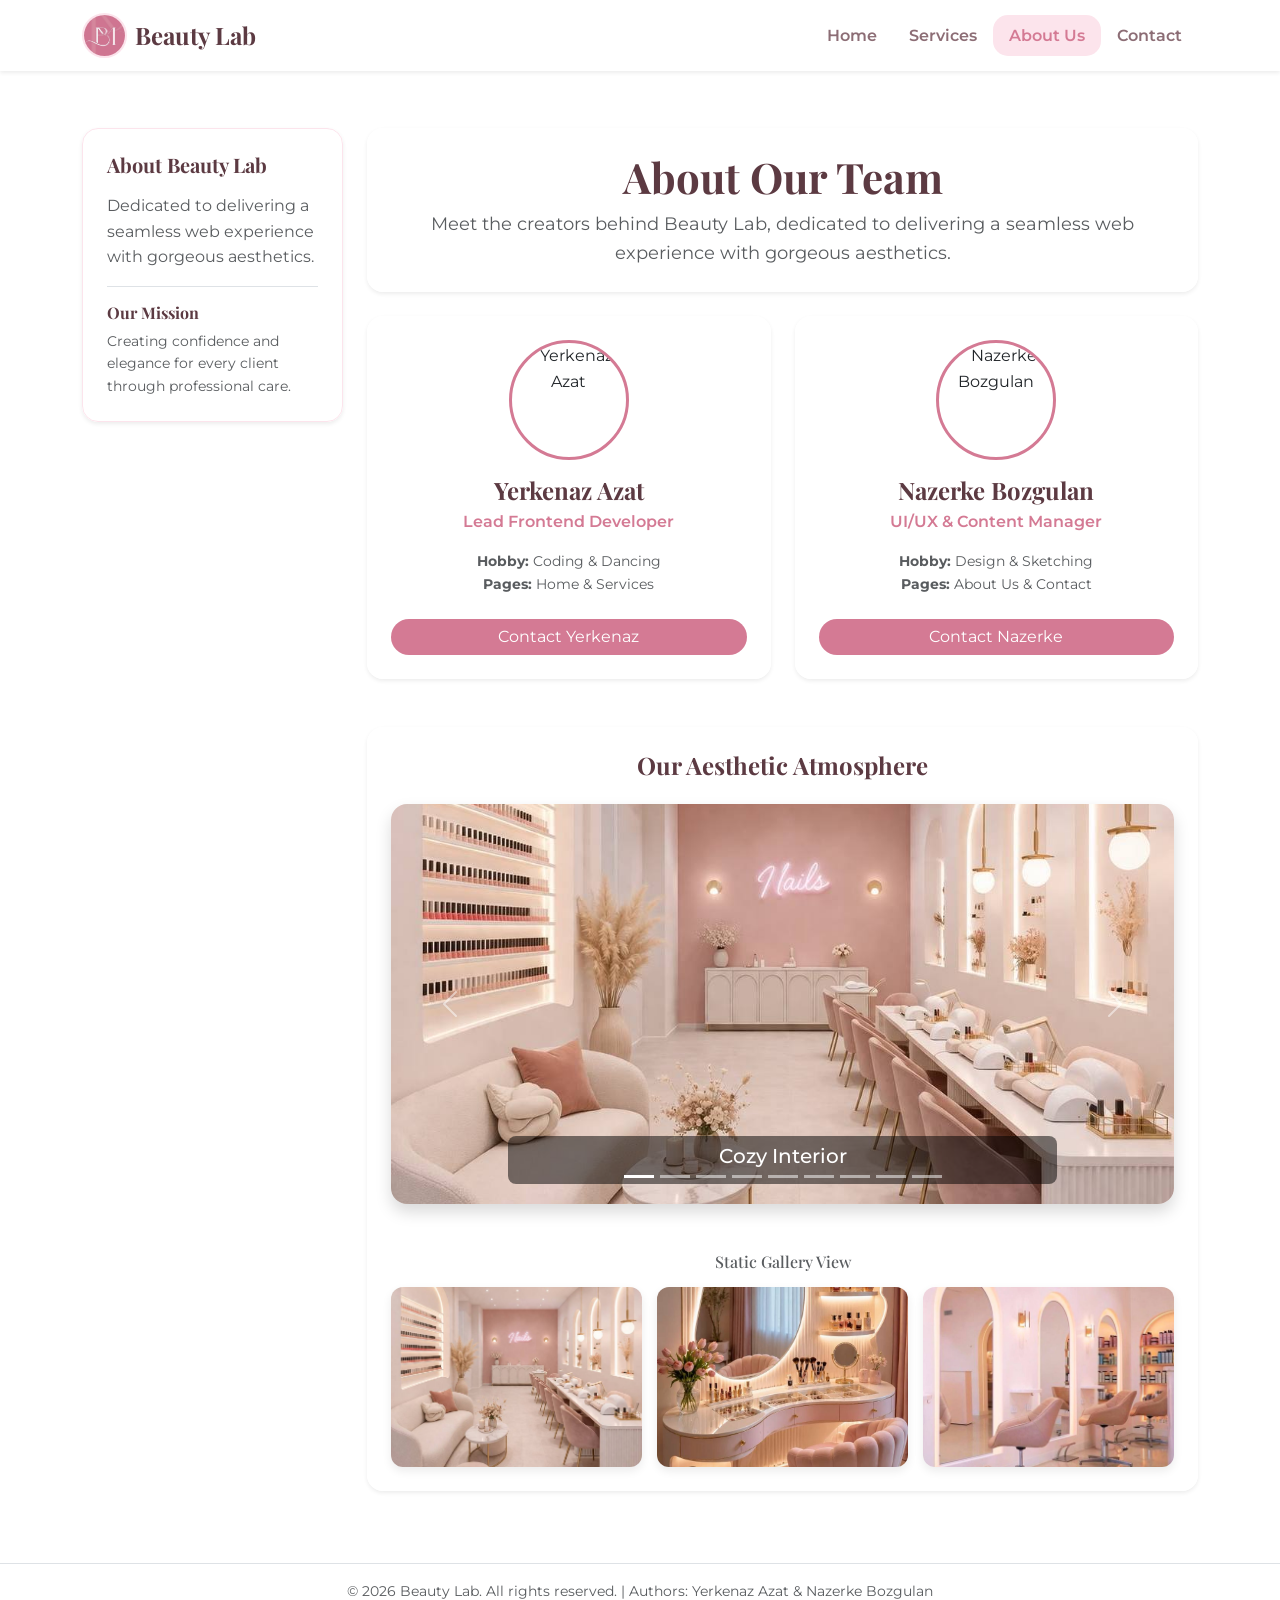
==== about.html @ 9e9c48d7 "Save my changes before pull" ====
<!DOCTYPE html>
<html lang="en">
<head>
    <meta charset="UTF-8">
    <meta name="viewport" content="width=device-width, initial-scale=1.0">
    <title>Beauty Lab - About Us</title>
    <!-- Bootstrap 5.3 CSS -->
    <link href="https://cdn.jsdelivr.net/npm/bootstrap@5.3.3/dist/css/bootstrap.min.css" rel="stylesheet">
    <link rel="stylesheet" href="css/style.css">
</head>
<body class="page-3 d-flex flex-column min-vh-100">

    <header id="main-header">
        <nav class="navbar navbar-expand-lg navbar-light bg-white-95 fixed-top shadow-sm py-2">
            <div class="container">
                <a class="navbar-brand d-flex align-items-center" href="index.html">
                    <img src="images/лого1.jpg" alt="Beauty Lab Logo" class="logo-img me-2">
                    <span class="fw-bold text-dark-pink fs-4">Beauty Lab</span>
                </a>
                <button class="navbar-toggler border-0" type="button" data-bs-toggle="collapse" data-bs-target="#navbarNav" aria-controls="navbarNav" aria-expanded="false" aria-label="Toggle navigation">
                    <span class="navbar-toggler-icon"></span>
                </button>
                <div class="collapse navbar-collapse" id="navbarNav">
                    <ul class="navbar-nav ms-auto">
                        <li class="nav-item"><a class="nav-link px-3 fw-semibold" href="index.html">Home</a></li>
                        <li class="nav-item"><a class="nav-link px-3 fw-semibold" href="services.html">Services</a></li>
                        <li class="nav-item"><a class="nav-link active px-3 fw-semibold" href="about.html">About Us</a></li>
                        <li class="nav-item"><a class="nav-link px-3 fw-semibold" href="contact.html">Contact</a></li>
                    </ul>
                </div>
            </div>
        </nav>
    </header>

    <div class="container my-5 pt-5 flex-grow-1">
        <div class="row g-4 mt-2">
            
            <aside class="col-12 col-lg-3">
                <div class="p-4 bg-white-90 rounded-4 shadow-sm border border-light-pink sidebar-box">
                    <h3 class="h5 fw-bold text-dark-pink mb-3">About Beauty Lab</h3>
                    <p class="mb-3 text-muted">Dedicated to delivering a seamless web experience with gorgeous aesthetics.</p>
                    <div class="pt-3 border-top">
                        <h4 class="h6 fw-bold text-dark-pink mb-2">Our Mission</h4>
                        <p class="small text-muted mb-0">Creating confidence and elegance for every client through professional care.</p>
                    </div>
                </div>
            </aside>

            <main class="col-12 col-lg-9">
                <div class="text-center mb-4 p-4 bg-white-85 rounded-4 shadow-sm">
                    <h1 class="display-6 fw-bold text-dark-pink responsive-title">About Our Team</h1>
                    <p class="text-muted mb-0 responsive-text">Meet the creators behind Beauty Lab, dedicated to delivering a seamless web experience with gorgeous aesthetics.</p>
                </div>

                <!-- Team Cards (col-lg-6 grid according to Task 3) -->
                <div class="row g-4 mb-5">
                    <div class="col-12 col-lg-6">
                        <div class="card h-100 p-4 text-center border-0 shadow-sm rounded-4 bg-white-90 custom-card">
                            <img src="images/ерке1.jpeg" alt="Yerkenaz Azat" class="profile-img rounded-circle mx-auto mb-3 border border-3 border-pink">
                            <h2 class="h4 fw-bold text-dark-pink mb-1">Yerkenaz Azat</h2>
                            <p class="text-pink fw-semibold mb-3">Lead Frontend Developer</p>
                            <ul class="list-unstyled text-muted small mb-4">
                                <li><strong>Hobby:</strong> Coding & Dancing</li>
                                <li><strong>Pages:</strong> Home & Services</li>
                            </ul>
                            <a href="contact.html" class="btn btn-pink rounded-pill mt-auto">Contact Yerkenaz</a>
                        </div>
                    </div>
                    <div class="col-12 col-lg-6">
                        <div class="card h-100 p-4 text-center border-0 shadow-sm rounded-4 bg-white-90 custom-card">
                            <img src="images/наз1.jpeg" alt="Nazerke Bozgulan" class="profile-img rounded-circle mx-auto mb-3 border border-3 border-pink">
                            <h2 class="h4 fw-bold text-dark-pink mb-1">Nazerke Bozgulan</h2>
                            <p class="text-pink fw-semibold mb-3">UI/UX & Content Manager</p>
                            <ul class="list-unstyled text-muted small mb-4">
                                <li><strong>Hobby:</strong> Design & Sketching</li>
                                <li><strong>Pages:</strong> About Us & Contact</li>
                            </ul>
                            <a href="contact.html" class="btn btn-pink rounded-pill mt-auto">Contact Nazerke</a>
                        </div>
                    </div>
                </div>

                <!-- Task 7: Bootstrap Carousel (9 images) -->
                <div class="bg-white-90 p-4 rounded-4 shadow-sm mb-4">
                    <h2 class="h4 fw-bold text-dark-pink text-center mb-4">Our Aesthetic Atmosphere</h2>
                    
                    <div id="atmosphereCarousel" class="carousel slide shadow rounded-4 overflow-hidden" data-bs-ride="carousel">
                        <div class="carousel-indicators">
                            <button type="button" data-bs-target="#atmosphereCarousel" data-bs-slide-to="0" class="active" aria-current="true" aria-label="Slide 1"></button>
                            <button type="button" data-bs-target="#atmosphereCarousel" data-bs-slide-to="1" aria-label="Slide 2"></button>
                            <button type="button" data-bs-target="#atmosphereCarousel" data-bs-slide-to="2" aria-label="Slide 3"></button>
                            <button type="button" data-bs-target="#atmosphereCarousel" data-bs-slide-to="3" aria-label="Slide 4"></button>
                            <button type="button" data-bs-target="#atmosphereCarousel" data-bs-slide-to="4" aria-label="Slide 5"></button>
                            <button type="button" data-bs-target="#atmosphereCarousel" data-bs-slide-to="5" aria-label="Slide 6"></button>
                            <button type="button" data-bs-target="#atmosphereCarousel" data-bs-slide-to="6" aria-label="Slide 7"></button>
                            <button type="button" data-bs-target="#atmosphereCarousel" data-bs-slide-to="7" aria-label="Slide 8"></button>
                            <button type="button" data-bs-target="#atmosphereCarousel" data-bs-slide-to="8" aria-label="Slide 9"></button>
                        </div>
                        <div class="carousel-inner">
                            <div class="carousel-item active">
                                <img src="images/интерьер.jpg" class="d-block w-100 carousel-media-img" alt="Cozy Interior">
                                <div class="carousel-caption d-none d-md-block bg-dark-transparent rounded-3 p-2">
                                    <h5>Cozy Interior</h5>
                                </div>
                            </div>
                            <div class="carousel-item">
                                <img src="images/макияж.jpg" class="d-block w-100 carousel-media-img" alt="Makeup Corner">
                                <div class="carousel-caption d-none d-md-block bg-dark-transparent rounded-3 p-2">
                                    <h5>Makeup Corner</h5>
                                </div>
                            </div>
                            <div class="carousel-item">
                                <img src="images/хэйр.jpg" class="d-block w-100 carousel-media-img" alt="Hair Station">
                                <div class="carousel-caption d-none d-md-block bg-dark-transparent rounded-3 p-2">
                                    <h5>Hair Station</h5>
                                </div>
                            </div>
                            <div class="carousel-item">
                                <img src="images/ногти.jpg" class="d-block w-100 carousel-media-img" alt="Nail Studio">
                                <div class="carousel-caption d-none d-md-block bg-dark-transparent rounded-3 p-2">
                                    <h5>Nail Studio</h5>
                                </div>
                            </div>
                            <div class="carousel-item">
                                <img src="images/уход.jpg" class="d-block w-100 carousel-media-img" alt="Skincare Zone">
                                <div class="carousel-caption d-none d-md-block bg-dark-transparent rounded-3 p-2">
                                    <h5>Skincare Zone</h5>
                                </div>
                            </div>
                            <div class="carousel-item">
                                <img src="images/релакс.jpg" class="d-block w-100 carousel-media-img" alt="Relax Lounge">
                                <div class="carousel-caption d-none d-md-block bg-dark-transparent rounded-3 p-2">
                                    <h5>Relax Lounge</h5>
                                </div>
                            </div>
                            <div class="carousel-item">
                                <img src="images/косметика.jpg" class="d-block w-100 carousel-media-img" alt="Premium Products">
                                <div class="carousel-caption d-none d-md-block bg-dark-transparent rounded-3 p-2">
                                    <h5>Premium Products</h5>
                                </div>
                            </div>
                            <div class="carousel-item">
                                <img src="images/бар.jpg" class="d-block w-100 carousel-media-img" alt="Complimentary Drinks">
                                <div class="carousel-caption d-none d-md-block bg-dark-transparent rounded-3 p-2">
                                    <h5>Complimentary Drinks</h5>
                                </div>
                            </div>
                            <div class="carousel-item">
                                <img src="images/детали.jpg" class="d-block w-100 carousel-media-img" alt="Aesthetic Details">
                                <div class="carousel-caption d-none d-md-block bg-dark-transparent rounded-3 p-2">
                                    <h5>Aesthetic Details</h5>
                                </div>
                            </div>
                        </div>
                        <button class="carousel-control-prev" type="button" data-bs-target="#atmosphereCarousel" data-bs-slide="prev">
                            <span class="carousel-control-prev-icon" aria-hidden="true"></span>
                            <span class="visually-hidden">Previous</span>
                        </button>
                        <button class="carousel-control-next" type="button" data-bs-target="#atmosphereCarousel" data-bs-slide="next">
                            <span class="carousel-control-next-icon" aria-hidden="true"></span>
                            <span class="visually-hidden">Next</span>
                        </button>
                    </div>

                    <!-- Task 2 (Part 1): Custom CSS Media Query Gallery Grid fallback -->
                    <div class="mt-5">
                        <h3 class="h6 text-center text-muted uppercase tracking-wider mb-3">Static Gallery View</h3>
                        <div class="custom-media-grid">
                            <div class="media-card-box"><img src="images/интерьер.jpg" alt="Interior"></div>
                            <div class="media-card-box"><img src="images/макияж.jpg" alt="Makeup"></div>
                            <div class="media-card-box"><img src="images/хэйр.jpg" alt="Hair"></div>
                        </div>
                    </div>
                </div>
            </main>
        </div>
    </div>

    <footer class="bg-white-90 text-center py-3 border-top mt-auto">
        <div class="container">
            <p class="mb-0 text-muted small">&copy; 2026 Beauty Lab. All rights reserved. | Authors: Yerkenaz Azat & Nazerke Bozgulan</p>
        </div>
    </footer>

    <script src="https://cdn.jsdelivr.net/npm/bootstrap@5.3.3/dist/js/bootstrap.bundle.min.js"></script>
</body>
</html>
---- css/style.css ----
/* Imports & Base Styles */
@import url('https://fonts.googleapis.com/css2?family=Montserrat:wght@400;500;600;700&family=Playfair+Display:wght@500;600;700&display=swap');

* {
  margin: 0;
  padding: 0;
  box-sizing: border-box;
}

body {
  font-family: 'Montserrat', sans-serif;
  color: #4a4043;
  line-height: 1.6;
  background-color: #fff5f7;
}

/* Background Images per Page */
body.page-1 {
  background: url('../images/фон1.jpeg') no-repeat center center fixed;
  background-size: cover;
}

body.page-2 {
  background: url('../images/фон2.jpeg') no-repeat center center fixed;
  background-size: cover;
}

body.page-3 {
  background: url('../images/фон3.jpeg') no-repeat center center fixed;
  background-size: cover;
}

body.page-4 {
  background: url('../images/фон4.jpeg') no-repeat center center fixed;
  background-size: cover;
}

/* Headings Styling */
h1, h2, h3, h4, .navbar-brand {
  font-family: 'Playfair Display', serif;
}

/* Custom Color Theme Utilities */
.text-dark-pink {
  color: #5c3a42 !important;
}

.text-pink {
  color: #d47a94 !important;
}

.bg-pink {
  background-color: #d47a94 !important;
}

.bg-pink-light {
  background-color: #fce4ec !important;
}

.bg-white-85 {
  background-color: rgba(255, 255, 255, 0.85) !important;
  backdrop-filter: blur(8px);
}

.bg-white-90 {
  background-color: rgba(255, 255, 255, 0.90) !important;
  backdrop-filter: blur(8px);
}

.bg-white-95 {
  background-color: rgba(255, 255, 255, 0.95) !important;
}

.bg-dark-transparent {
  background-color: rgba(0, 0, 0, 0.5) !important;
}

.border-light-pink {
  border-color: #fce4ec !important;
}

.border-pink {
  border-color: #d47a94 !important;
}

.alert-pink {
  background-color: rgba(255, 240, 243, 0.95);
  border-left: 4px solid #d47a94;
}

.table-pink {
  background-color: #f8bbd0 !important;
  color: #5c3a42 !important;
}

/* Custom Buttons (Task 6) */
.btn-pink {
  background-color: #d47a94 !important;
  color: #ffffff !important;
  border: none;
  transition: all 0.3s ease;
}

.btn-pink:hover, .btn-pink:focus {
  background-color: #c06580 !important;
  color: #ffffff !important;
  box-shadow: 0 4px 12px rgba(212, 122, 148, 0.3);
}

.btn-outline-pink {
  border: 1.5px solid #d47a94 !important;
  color: #d47a94 !important;
  background-color: transparent;
  transition: all 0.3s ease;
}

.btn-outline-pink:hover, .btn-outline-pink:focus {
  background-color: #d47a94 !important;
  color: #ffffff !important;
}

/* Navbar Customization (Task 5) */
.logo-img {
  width: 45px;
  height: 45px;
  border-radius: 50%;
  object-fit: cover;
  border: 2px solid #fce4ec;
}

.navbar-nav .nav-link {
  color: #8c6d75;
  border-radius: 15px;
  transition: all 0.3s ease;
}

.navbar-nav .nav-link:hover,
.navbar-nav .nav-link.active {
  background-color: #fce4ec;
  color: #d47a94 !important;
}

/* Card & Image Styling */
.card-media-img {
  height: 200px;
  object-fit: cover;
}

.profile-img {
  width: 120px;
  height: 120px;
  object-fit: cover;
}

.custom-card {
  transition: transform 0.3s ease, box-shadow 0.3s ease;
}

.custom-card:hover {
  transform: translateY(-5px);
  box-shadow: 0 10px 20px rgba(212, 122, 148, 0.25) !important;
}

/* Carousel Media Adjustments (Task 7) */
.carousel-media-img {
  height: 400px;
  object-fit: cover;
}

/* Form Styling (Task 9) */
.form-control-pink {
  background-color: #fff9fa;
  border: 1px solid #e8d7dc;
}

.form-control-pink:focus {
  border-color: #d47a94;
  box-shadow: 0 0 0 0.25rem rgba(212, 122, 148, 0.25);
  background-color: #ffffff;
}

/* ===================================================
   PART 1: CSS MEDIA QUERIES (Task 1 & Task 2)
   =================================================== */

/* Task 1: Responsive Typography using Media Queries */
/* Mobile First Base Font Size */
.responsive-title {
  font-size: 26px;
}

.responsive-text {
  font-size: 14px;
}

/* Tablet (min-width: 768px) */
@media (min-width: 768px) {
  .responsive-title {
    font-size: 34px;
  }
  .responsive-text {
    font-size: 16px;
  }
}

/* Desktop (min-width: 992px) */
@media (min-width: 992px) {
  .responsive-title {
    font-size: 42px;
  }
  .responsive-text {
    font-size: 18px;
  }
}

/* Task 2: Pure CSS Media Queries Card Layout (No Bootstrap Grid) */
.custom-media-grid {
  display: flex;
  flex-wrap: wrap;
  gap: 15px;
}

.media-card-box {
  border-radius: 12px;
  overflow: hidden;
  box-shadow: 0 4px 10px rgba(0,0,0,0.08);
}

.media-card-box img {
  width: 100%;
  height: 180px;
  object-fit: cover;
  display: block;
}

/* Mobile: stacked vertically (1 item per row) */
@media (max-width: 767px) {
  .media-card-box {
    flex: 0 0 100%;
  }
}

/* Tablet: 2 boxes in a row */
@media (min-width: 768px) and (max-width: 991px) {
  .media-card-box {
    flex: 0 0 calc(50% - 7.5px);
  }
}

/* Desktop: 3 boxes side by side */
@media (min-width: 992px) {
  .media-card-box {
    flex: 0 0 calc(33.333% - 10px);
  }
}
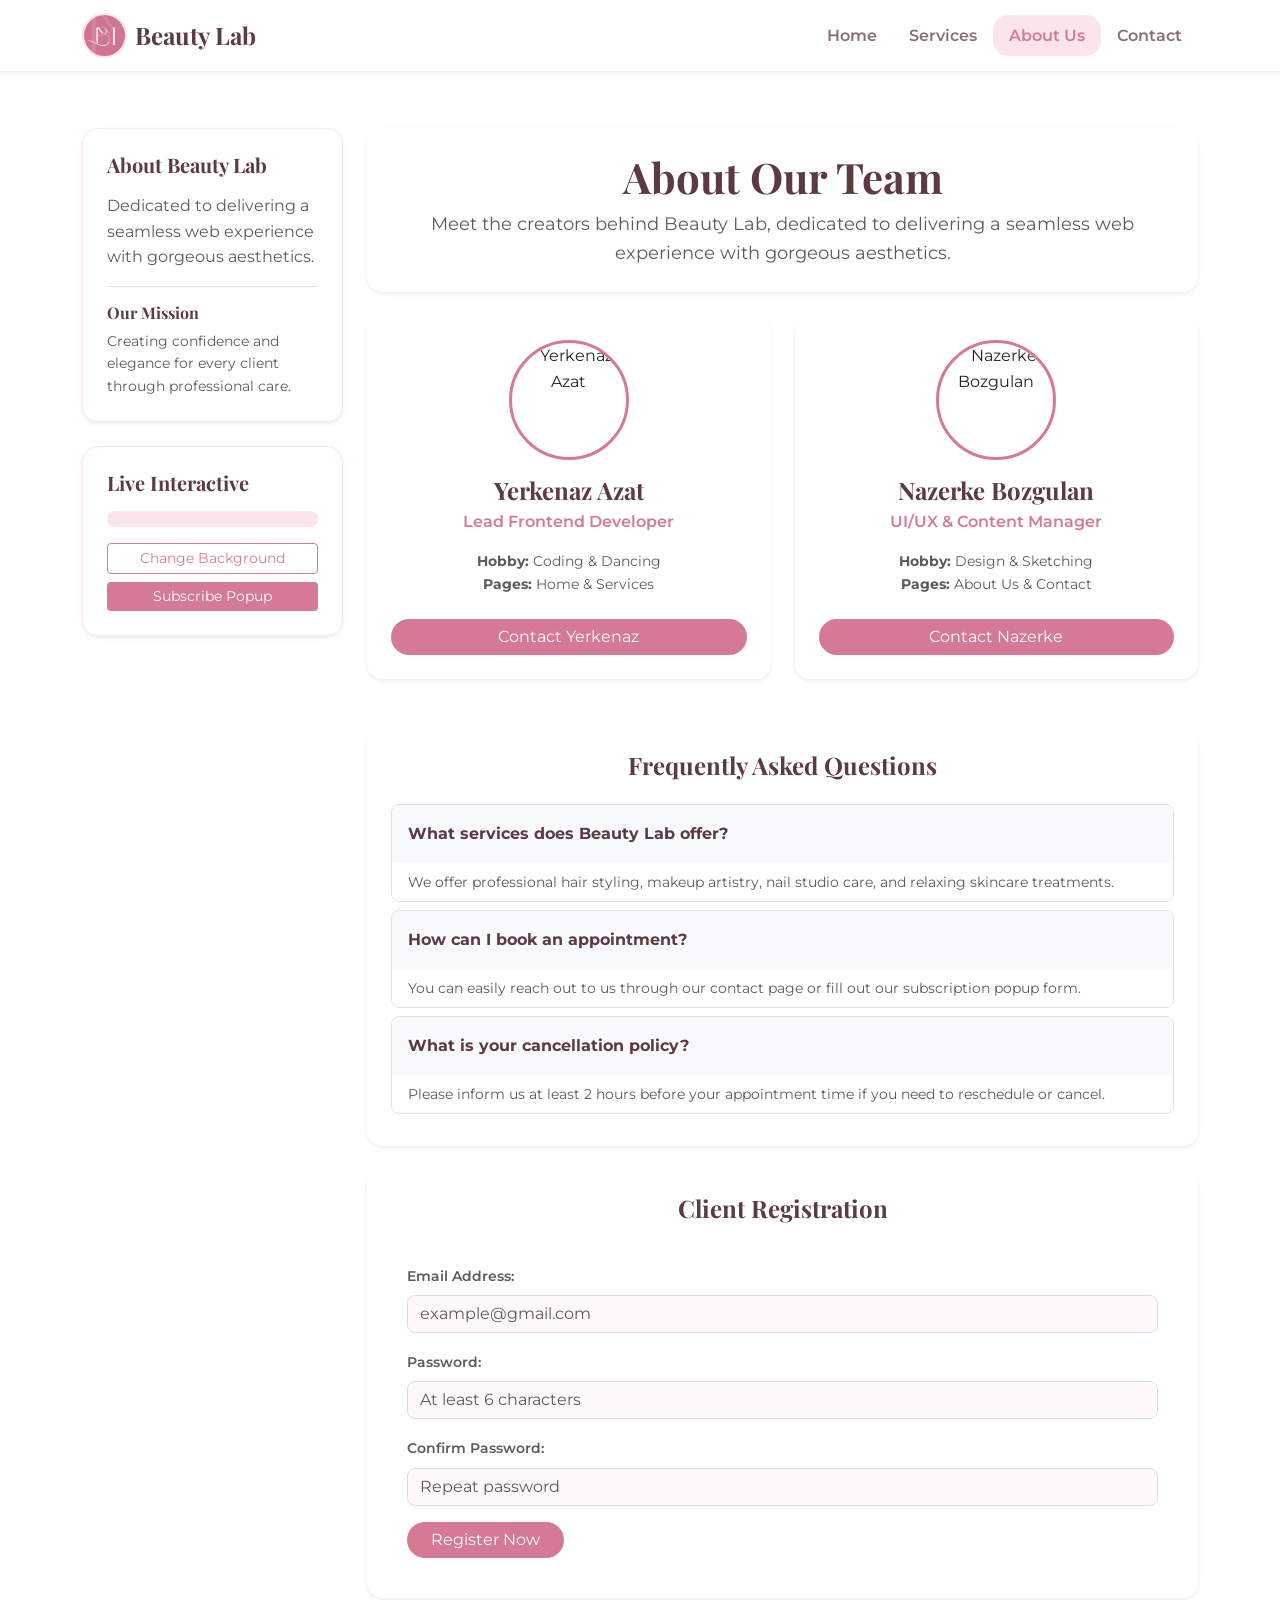
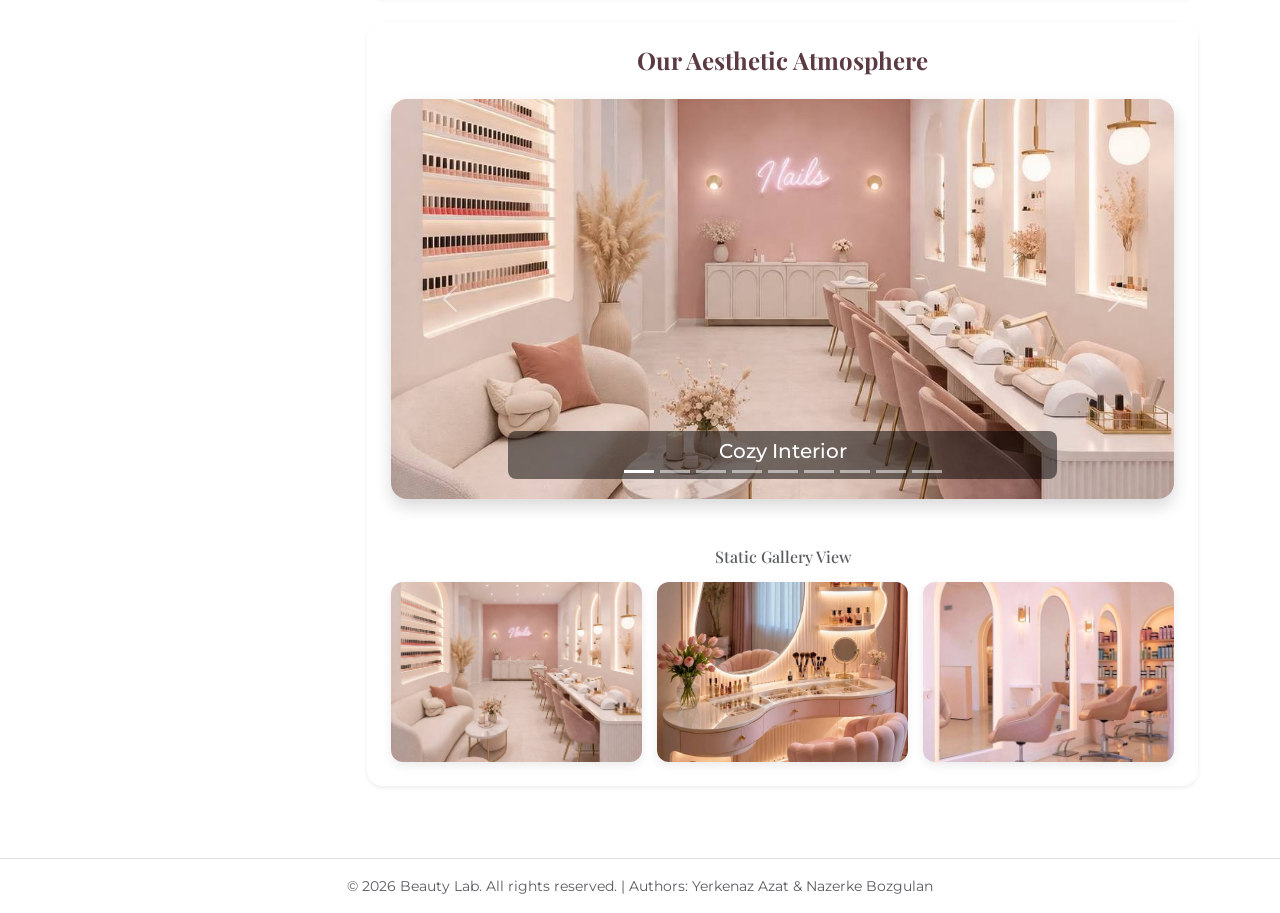
==== commit 2d46a655: "update contact and about pages" ====
--- a/about.html
+++ b/about.html
@@ -4,7 +4,6 @@
     <meta charset="UTF-8">
     <meta name="viewport" content="width=device-width, initial-scale=1.0">
     <title>Beauty Lab - About Us</title>
-    <!-- Bootstrap 5.3 CSS -->
     <link href="https://cdn.jsdelivr.net/npm/bootstrap@5.3.3/dist/css/bootstrap.min.css" rel="stylesheet">
     <link rel="stylesheet" href="css/style.css">
 </head>
@@ -36,7 +35,7 @@
         <div class="row g-4 mt-2">
             
             <aside class="col-12 col-lg-3">
-                <div class="p-4 bg-white-90 rounded-4 shadow-sm border border-light-pink sidebar-box">
+                <div class="p-4 bg-white-90 rounded-4 shadow-sm border border-light-pink sidebar-box mb-4">
                     <h3 class="h5 fw-bold text-dark-pink mb-3">About Beauty Lab</h3>
                     <p class="mb-3 text-muted">Dedicated to delivering a seamless web experience with gorgeous aesthetics.</p>
                     <div class="pt-3 border-top">
@@ -44,6 +43,13 @@
                         <p class="small text-muted mb-0">Creating confidence and elegance for every client through professional care.</p>
                     </div>
                 </div>
+
+                <div class="p-4 bg-white-90 rounded-4 shadow-sm border border-light-pink sidebar-box">
+                    <h3 class="h5 fw-bold text-dark-pink mb-3">Live Interactive</h3>
+                    <div id="datetime-display" class="small fw-bold text-dark-pink mb-3 p-2 bg-pink-light rounded-3 text-center"></div>
+                    <button id="colorBtn" class="btn btn-outline-pink btn-sm w-100 mb-2">Change Background</button>
+                    <button id="openPopupBtn" class="btn btn-pink btn-sm w-100">Subscribe Popup</button>
+                </div>
             </aside>
 
             <main class="col-12 col-lg-9">
@@ -52,7 +58,6 @@
                     <p class="text-muted mb-0 responsive-text">Meet the creators behind Beauty Lab, dedicated to delivering a seamless web experience with gorgeous aesthetics.</p>
                 </div>
 
-                <!-- Team Cards (col-lg-6 grid according to Task 3) -->
                 <div class="row g-4 mb-5">
                     <div class="col-12 col-lg-6">
                         <div class="card h-100 p-4 text-center border-0 shadow-sm rounded-4 bg-white-90 custom-card">
@@ -80,7 +85,52 @@
                     </div>
                 </div>
 
-                <!-- Task 7: Bootstrap Carousel (9 images) -->
+                <div class="bg-white-90 p-4 rounded-4 shadow-sm mb-4">
+                    <h2 class="h4 fw-bold text-dark-pink text-center mb-4">Frequently Asked Questions</h2>
+                    <div class="accordion custom-accordion">
+                        <div class="accordion-item mb-2 border rounded-3 overflow-hidden">
+                            <button class="accordion-header w-100 text-start p-3 bg-light fw-bold border-0 text-dark-pink">What services does Beauty Lab offer?</button>
+                            <div class="accordion-content px-3 bg-white">
+                                <p class="py-2 mb-0 text-muted small">We offer professional hair styling, makeup artistry, nail studio care, and relaxing skincare treatments.</p>
+                            </div>
+                        </div>
+                        <div class="accordion-item mb-2 border rounded-3 overflow-hidden">
+                            <button class="accordion-header w-100 text-start p-3 bg-light fw-bold border-0 text-dark-pink">How can I book an appointment?</button>
+                            <div class="accordion-content px-3 bg-white">
+                                <p class="py-2 mb-0 text-muted small">You can easily reach out to us through our contact page or fill out our subscription popup form.</p>
+                            </div>
+                        </div>
+                        <div class="accordion-item mb-2 border rounded-3 overflow-hidden">
+                            <button class="accordion-header w-100 text-start p-3 bg-light fw-bold border-0 text-dark-pink">What is your cancellation policy?</button>
+                            <div class="accordion-content px-3 bg-white">
+                                <p class="py-2 mb-0 text-muted small">Please inform us at least 2 hours before your appointment time if you need to reschedule or cancel.</p>
+                            </div>
+                        </div>
+                    </div>
+                </div>
+
+                <div class="bg-white-90 p-4 rounded-4 shadow-sm mb-4">
+                    <h2 class="h4 fw-bold text-dark-pink text-center mb-4">Client Registration</h2>
+                    <form id="regForm" class="p-3">
+                        <div class="mb-3">
+                            <label for="email" class="form-label fw-semibold text-muted small">Email Address:</label>
+                            <input type="email" class="form-control form-control-pink rounded-3" id="email" required placeholder="example@gmail.com">
+                            <small class="error-msg text-danger fw-semibold" id="emailError"></small>
+                        </div>
+                        <div class="mb-3">
+                            <label for="password" class="form-label fw-semibold text-muted small">Password:</label>
+                            <input type="password" class="form-control form-control-pink rounded-3" id="password" required placeholder="At least 6 characters">
+                            <small class="error-msg text-danger fw-semibold" id="passwordError"></small>
+                        </div>
+                        <div class="mb-3">
+                            <label for="confirmPassword" class="form-label fw-semibold text-muted small">Confirm Password:</label>
+                            <input type="password" class="form-control form-control-pink rounded-3" id="confirmPassword" required placeholder="Repeat password">
+                            <small class="error-msg text-danger fw-semibold" id="confirmError"></small>
+                        </div>
+                        <button type="submit" class="btn btn-pink rounded-pill px-4">Register Now</button>
+                    </form>
+                </div>
+
                 <div class="bg-white-90 p-4 rounded-4 shadow-sm mb-4">
                     <h2 class="h4 fw-bold text-dark-pink text-center mb-4">Our Aesthetic Atmosphere</h2>
                     
@@ -162,7 +212,6 @@
                         </button>
                     </div>
 
-                    <!-- Task 2 (Part 1): Custom CSS Media Query Gallery Grid fallback -->
                     <div class="mt-5">
                         <h3 class="h6 text-center text-muted uppercase tracking-wider mb-3">Static Gallery View</h3>
                         <div class="custom-media-grid">
@@ -176,6 +225,19 @@
         </div>
     </div>
 
+    <div id="popupModal" class="modal">
+        <div class="modal-content p-4 rounded-4 bg-white position-relative shadow-lg">
+            <span id="closePopup" class="close position-absolute top-0 end-0 p-3 fs-4">&times;</span>
+            <h3 class="h5 fw-bold text-dark-pink mb-3">Subscribe to Beauty Lab</h3>
+            <form id="popupForm">
+                <div class="mb-3">
+                    <input type="email" class="form-control" placeholder="Enter your email" required>
+                </div>
+                <button type="submit" class="btn btn-pink w-100">Subscribe</button>
+            </form>
+        </div>
+    </div>
+
     <footer class="bg-white-90 text-center py-3 border-top mt-auto">
         <div class="container">
             <p class="mb-0 text-muted small">&copy; 2026 Beauty Lab. All rights reserved. | Authors: Yerkenaz Azat & Nazerke Bozgulan</p>
@@ -183,5 +245,6 @@
     </footer>
 
     <script src="https://cdn.jsdelivr.net/npm/bootstrap@5.3.3/dist/js/bootstrap.bundle.min.js"></script>
+    <script src="script.js"></script>
 </body>
 </html>
--- a/css/style.css
+++ b/css/style.css
@@ -1,4 +1,3 @@
-/* Imports & Base Styles */
 @import url('https://fonts.googleapis.com/css2?family=Montserrat:wght@400;500;600;700&family=Playfair+Display:wght@500;600;700&display=swap');
 
 * {
@@ -14,7 +13,6 @@
   background-color: #fff5f7;
 }
 
-/* Background Images per Page */
 body.page-1 {
   background: url('../images/фон1.jpeg') no-repeat center center fixed;
   background-size: cover;
@@ -35,12 +33,10 @@
   background-size: cover;
 }
 
-/* Headings Styling */
 h1, h2, h3, h4, .navbar-brand {
   font-family: 'Playfair Display', serif;
 }
 
-/* Custom Color Theme Utilities */
 .text-dark-pink {
   color: #5c3a42 !important;
 }
@@ -93,7 +89,6 @@
   color: #5c3a42 !important;
 }
 
-/* Custom Buttons (Task 6) */
 .btn-pink {
   background-color: #d47a94 !important;
   color: #ffffff !important;
@@ -119,7 +114,6 @@
   color: #ffffff !important;
 }
 
-/* Navbar Customization (Task 5) */
 .logo-img {
   width: 45px;
   height: 45px;
@@ -140,7 +134,6 @@
   color: #d47a94 !important;
 }
 
-/* Card & Image Styling */
 .card-media-img {
   height: 200px;
   object-fit: cover;
@@ -161,13 +154,11 @@
   box-shadow: 0 10px 20px rgba(212, 122, 148, 0.25) !important;
 }
 
-/* Carousel Media Adjustments (Task 7) */
 .carousel-media-img {
   height: 400px;
   object-fit: cover;
 }
 
-/* Form Styling (Task 9) */
 .form-control-pink {
   background-color: #fff9fa;
   border: 1px solid #e8d7dc;
@@ -179,12 +170,7 @@
   background-color: #ffffff;
 }
 
-/* ===================================================
-   PART 1: CSS MEDIA QUERIES (Task 1 & Task 2)
-   =================================================== */
-
-/* Task 1: Responsive Typography using Media Queries */
-/* Mobile First Base Font Size */
+
 .responsive-title {
   font-size: 26px;
 }
@@ -193,7 +179,6 @@
   font-size: 14px;
 }
 
-/* Tablet (min-width: 768px) */
 @media (min-width: 768px) {
   .responsive-title {
     font-size: 34px;
@@ -203,7 +188,6 @@
   }
 }
 
-/* Desktop (min-width: 992px) */
 @media (min-width: 992px) {
   .responsive-title {
     font-size: 42px;
@@ -213,7 +197,6 @@
   }
 }
 
-/* Task 2: Pure CSS Media Queries Card Layout (No Bootstrap Grid) */
 .custom-media-grid {
   display: flex;
   flex-wrap: wrap;
@@ -233,21 +216,18 @@
   display: block;
 }
 
-/* Mobile: stacked vertically (1 item per row) */
 @media (max-width: 767px) {
   .media-card-box {
     flex: 0 0 100%;
   }
 }
 
-/* Tablet: 2 boxes in a row */
 @media (min-width: 768px) and (max-width: 991px) {
   .media-card-box {
     flex: 0 0 calc(50% - 7.5px);
   }
 }
 
-/* Desktop: 3 boxes side by side */
 @media (min-width: 992px) {
   .media-card-box {
     flex: 0 0 calc(33.333% - 10px);
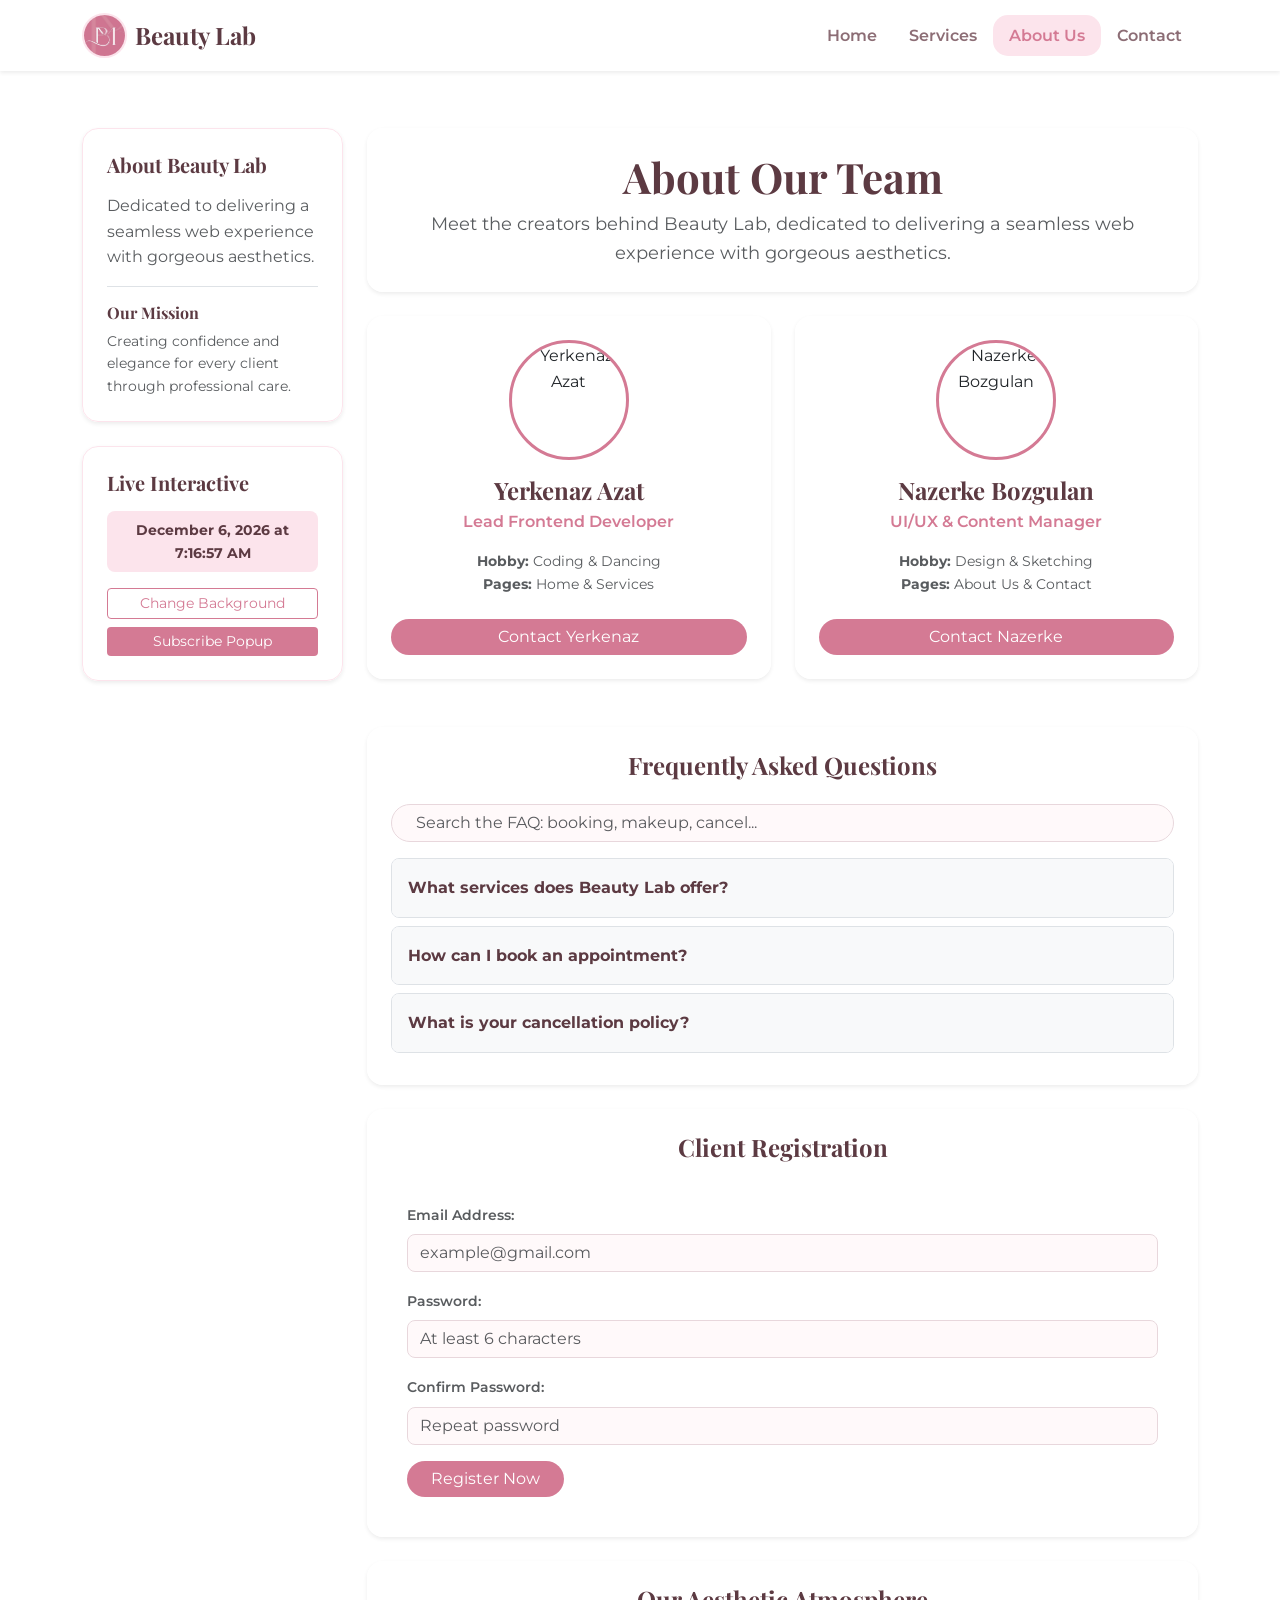
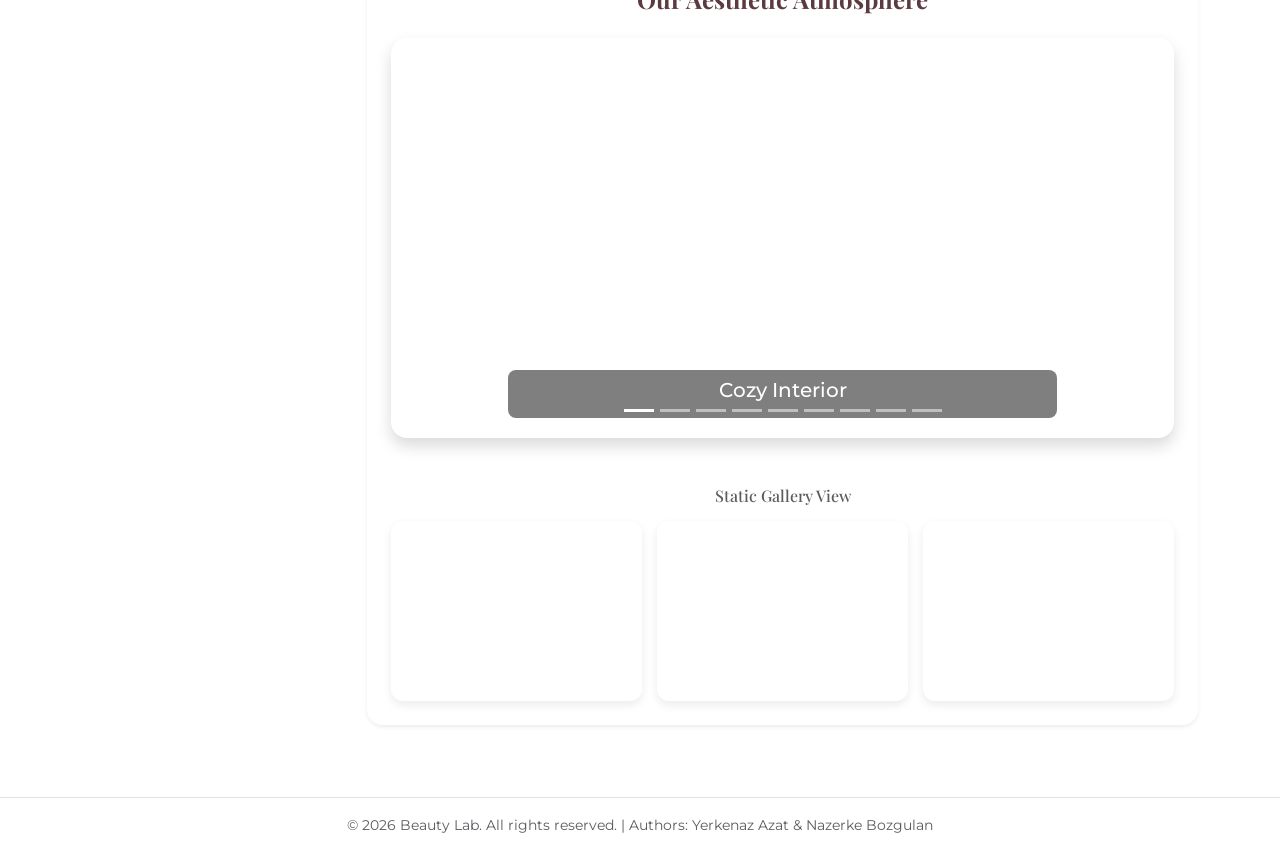
==== commit a2d5f87e: "assignment 6 is done" ====
--- a/about.html
+++ b/about.html
@@ -6,9 +6,10 @@
     <title>Beauty Lab - About Us</title>
     <link href="https://cdn.jsdelivr.net/npm/bootstrap@5.3.3/dist/css/bootstrap.min.css" rel="stylesheet">
     <link rel="stylesheet" href="css/style.css">
+    <script src="https://code.jquery.com/jquery-4.0.0.min.js"></script>
 </head>
 <body class="page-3 d-flex flex-column min-vh-100">
-
+ 
     <header id="main-header">
         <nav class="navbar navbar-expand-lg navbar-light bg-white-95 fixed-top shadow-sm py-2">
             <div class="container">
@@ -30,10 +31,10 @@
             </div>
         </nav>
     </header>
-
+ 
     <div class="container my-5 pt-5 flex-grow-1">
         <div class="row g-4 mt-2">
-            
+ 
             <aside class="col-12 col-lg-3">
                 <div class="p-4 bg-white-90 rounded-4 shadow-sm border border-light-pink sidebar-box mb-4">
                     <h3 class="h5 fw-bold text-dark-pink mb-3">About Beauty Lab</h3>
@@ -43,7 +44,7 @@
                         <p class="small text-muted mb-0">Creating confidence and elegance for every client through professional care.</p>
                     </div>
                 </div>
-
+ 
                 <div class="p-4 bg-white-90 rounded-4 shadow-sm border border-light-pink sidebar-box">
                     <h3 class="h5 fw-bold text-dark-pink mb-3">Live Interactive</h3>
                     <div id="datetime-display" class="small fw-bold text-dark-pink mb-3 p-2 bg-pink-light rounded-3 text-center"></div>
@@ -51,13 +52,13 @@
                     <button id="openPopupBtn" class="btn btn-pink btn-sm w-100">Subscribe Popup</button>
                 </div>
             </aside>
-
+ 
             <main class="col-12 col-lg-9">
                 <div class="text-center mb-4 p-4 bg-white-85 rounded-4 shadow-sm">
                     <h1 class="display-6 fw-bold text-dark-pink responsive-title">About Our Team</h1>
                     <p class="text-muted mb-0 responsive-text">Meet the creators behind Beauty Lab, dedicated to delivering a seamless web experience with gorgeous aesthetics.</p>
                 </div>
-
+ 
                 <div class="row g-4 mb-5">
                     <div class="col-12 col-lg-6">
                         <div class="card h-100 p-4 text-center border-0 shadow-sm rounded-4 bg-white-90 custom-card">
@@ -84,31 +85,35 @@
                         </div>
                     </div>
                 </div>
-
+ 
                 <div class="bg-white-90 p-4 rounded-4 shadow-sm mb-4">
                     <h2 class="h4 fw-bold text-dark-pink text-center mb-4">Frequently Asked Questions</h2>
+                    <div class="mb-3">
+                        <input type="text" id="faqSearch" class="form-control form-control-pink rounded-pill px-4" placeholder="Search the FAQ: booking, makeup, cancel..." autocomplete="off">
+                        <p id="faqCount" class="small text-muted mt-2 mb-0 ps-2"></p>
+                    </div>
                     <div class="accordion custom-accordion">
                         <div class="accordion-item mb-2 border rounded-3 overflow-hidden">
-                            <button class="accordion-header w-100 text-start p-3 bg-light fw-bold border-0 text-dark-pink">What services does Beauty Lab offer?</button>
+                            <button class="accordion-header faq-text w-100 text-start p-3 bg-light fw-bold border-0 text-dark-pink">What services does Beauty Lab offer?</button>
                             <div class="accordion-content px-3 bg-white">
-                                <p class="py-2 mb-0 text-muted small">We offer professional hair styling, makeup artistry, nail studio care, and relaxing skincare treatments.</p>
+                                <p class="faq-text py-2 mb-0 text-muted small">We offer professional hair styling, makeup artistry, nail studio care, and relaxing skincare treatments.</p>
                             </div>
                         </div>
                         <div class="accordion-item mb-2 border rounded-3 overflow-hidden">
-                            <button class="accordion-header w-100 text-start p-3 bg-light fw-bold border-0 text-dark-pink">How can I book an appointment?</button>
+                            <button class="accordion-header faq-text w-100 text-start p-3 bg-light fw-bold border-0 text-dark-pink">How can I book an appointment?</button>
                             <div class="accordion-content px-3 bg-white">
-                                <p class="py-2 mb-0 text-muted small">You can easily reach out to us through our contact page or fill out our subscription popup form.</p>
+                                <p class="faq-text py-2 mb-0 text-muted small">You can easily reach out to us through our contact page or fill out our subscription popup form.</p>
                             </div>
                         </div>
                         <div class="accordion-item mb-2 border rounded-3 overflow-hidden">
-                            <button class="accordion-header w-100 text-start p-3 bg-light fw-bold border-0 text-dark-pink">What is your cancellation policy?</button>
+                            <button class="accordion-header faq-text w-100 text-start p-3 bg-light fw-bold border-0 text-dark-pink">What is your cancellation policy?</button>
                             <div class="accordion-content px-3 bg-white">
-                                <p class="py-2 mb-0 text-muted small">Please inform us at least 2 hours before your appointment time if you need to reschedule or cancel.</p>
-                            </div>
-                        </div>
-                    </div>
-                </div>
-
+                                <p class="faq-text py-2 mb-0 text-muted small">Please inform us at least 2 hours before your appointment time if you need to reschedule or cancel.</p>
+                            </div>
+                        </div>
+                    </div>
+                </div>
+ 
                 <div class="bg-white-90 p-4 rounded-4 shadow-sm mb-4">
                     <h2 class="h4 fw-bold text-dark-pink text-center mb-4">Client Registration</h2>
                     <form id="regForm" class="p-3">
@@ -130,10 +135,10 @@
                         <button type="submit" class="btn btn-pink rounded-pill px-4">Register Now</button>
                     </form>
                 </div>
-
+ 
                 <div class="bg-white-90 p-4 rounded-4 shadow-sm mb-4">
                     <h2 class="h4 fw-bold text-dark-pink text-center mb-4">Our Aesthetic Atmosphere</h2>
-                    
+ 
                     <div id="atmosphereCarousel" class="carousel slide shadow rounded-4 overflow-hidden" data-bs-ride="carousel">
                         <div class="carousel-indicators">
                             <button type="button" data-bs-target="#atmosphereCarousel" data-bs-slide-to="0" class="active" aria-current="true" aria-label="Slide 1"></button>
@@ -148,55 +153,55 @@
                         </div>
                         <div class="carousel-inner">
                             <div class="carousel-item active">
-                                <img src="images/интерьер.jpg" class="d-block w-100 carousel-media-img" alt="Cozy Interior">
+                                <img src="[data-uri]" data-src="images/интерьер.jpg" class="d-block w-100 carousel-media-img lazy" alt="Cozy Interior">
                                 <div class="carousel-caption d-none d-md-block bg-dark-transparent rounded-3 p-2">
                                     <h5>Cozy Interior</h5>
                                 </div>
                             </div>
                             <div class="carousel-item">
-                                <img src="images/макияж.jpg" class="d-block w-100 carousel-media-img" alt="Makeup Corner">
+                                <img src="[data-uri]" data-src="images/макияж.jpg" class="d-block w-100 carousel-media-img lazy" alt="Makeup Corner">
                                 <div class="carousel-caption d-none d-md-block bg-dark-transparent rounded-3 p-2">
                                     <h5>Makeup Corner</h5>
                                 </div>
                             </div>
                             <div class="carousel-item">
-                                <img src="images/хэйр.jpg" class="d-block w-100 carousel-media-img" alt="Hair Station">
+                                <img src="[data-uri]" data-src="images/хэйр.jpg" class="d-block w-100 carousel-media-img lazy" alt="Hair Station">
                                 <div class="carousel-caption d-none d-md-block bg-dark-transparent rounded-3 p-2">
                                     <h5>Hair Station</h5>
                                 </div>
                             </div>
                             <div class="carousel-item">
-                                <img src="images/ногти.jpg" class="d-block w-100 carousel-media-img" alt="Nail Studio">
+                                <img src="[data-uri]" data-src="images/ногти.jpg" class="d-block w-100 carousel-media-img lazy" alt="Nail Studio">
                                 <div class="carousel-caption d-none d-md-block bg-dark-transparent rounded-3 p-2">
                                     <h5>Nail Studio</h5>
                                 </div>
                             </div>
                             <div class="carousel-item">
-                                <img src="images/уход.jpg" class="d-block w-100 carousel-media-img" alt="Skincare Zone">
+                                <img src="[data-uri]" data-src="images/уход.jpg" class="d-block w-100 carousel-media-img lazy" alt="Skincare Zone">
                                 <div class="carousel-caption d-none d-md-block bg-dark-transparent rounded-3 p-2">
                                     <h5>Skincare Zone</h5>
                                 </div>
                             </div>
                             <div class="carousel-item">
-                                <img src="images/релакс.jpg" class="d-block w-100 carousel-media-img" alt="Relax Lounge">
+                                <img src="[data-uri]" data-src="images/релакс.jpg" class="d-block w-100 carousel-media-img lazy" alt="Relax Lounge">
                                 <div class="carousel-caption d-none d-md-block bg-dark-transparent rounded-3 p-2">
                                     <h5>Relax Lounge</h5>
                                 </div>
                             </div>
                             <div class="carousel-item">
-                                <img src="images/косметика.jpg" class="d-block w-100 carousel-media-img" alt="Premium Products">
+                                <img src="[data-uri]" data-src="images/косметика.jpg" class="d-block w-100 carousel-media-img lazy" alt="Premium Products">
                                 <div class="carousel-caption d-none d-md-block bg-dark-transparent rounded-3 p-2">
                                     <h5>Premium Products</h5>
                                 </div>
                             </div>
                             <div class="carousel-item">
-                                <img src="images/бар.jpg" class="d-block w-100 carousel-media-img" alt="Complimentary Drinks">
+                                <img src="[data-uri]" data-src="images/бар.jpg" class="d-block w-100 carousel-media-img lazy" alt="Complimentary Drinks">
                                 <div class="carousel-caption d-none d-md-block bg-dark-transparent rounded-3 p-2">
                                     <h5>Complimentary Drinks</h5>
                                 </div>
                             </div>
                             <div class="carousel-item">
-                                <img src="images/детали.jpg" class="d-block w-100 carousel-media-img" alt="Aesthetic Details">
+                                <img src="[data-uri]" data-src="images/детали.jpg" class="d-block w-100 carousel-media-img lazy" alt="Aesthetic Details">
                                 <div class="carousel-caption d-none d-md-block bg-dark-transparent rounded-3 p-2">
                                     <h5>Aesthetic Details</h5>
                                 </div>
@@ -211,20 +216,20 @@
                             <span class="visually-hidden">Next</span>
                         </button>
                     </div>
-
+ 
                     <div class="mt-5">
                         <h3 class="h6 text-center text-muted uppercase tracking-wider mb-3">Static Gallery View</h3>
                         <div class="custom-media-grid">
-                            <div class="media-card-box"><img src="images/интерьер.jpg" alt="Interior"></div>
-                            <div class="media-card-box"><img src="images/макияж.jpg" alt="Makeup"></div>
-                            <div class="media-card-box"><img src="images/хэйр.jpg" alt="Hair"></div>
+                            <div class="media-card-box"><img src="[data-uri]" data-src="images/интерьер.jpg" class="lazy" alt="Interior"></div>
+                            <div class="media-card-box"><img src="[data-uri]" data-src="images/макияж.jpg" class="lazy" alt="Makeup"></div>
+                            <div class="media-card-box"><img src="[data-uri]" data-src="images/хэйр.jpg" class="lazy" alt="Hair"></div>
                         </div>
                     </div>
                 </div>
             </main>
         </div>
     </div>
-
+ 
     <div id="popupModal" class="modal">
         <div class="modal-content p-4 rounded-4 bg-white position-relative shadow-lg">
             <span id="closePopup" class="close position-absolute top-0 end-0 p-3 fs-4">&times;</span>
@@ -237,13 +242,13 @@
             </form>
         </div>
     </div>
-
+ 
     <footer class="bg-white-90 text-center py-3 border-top mt-auto">
         <div class="container">
             <p class="mb-0 text-muted small">&copy; 2026 Beauty Lab. All rights reserved. | Authors: Yerkenaz Azat & Nazerke Bozgulan</p>
         </div>
     </footer>
-
+ 
     <script src="https://cdn.jsdelivr.net/npm/bootstrap@5.3.3/dist/js/bootstrap.bundle.min.js"></script>
     <script src="script.js"></script>
 </body>
--- a/css/style.css
+++ b/css/style.css
@@ -1,119 +1,122 @@
 @import url('https://fonts.googleapis.com/css2?family=Montserrat:wght@400;500;600;700&family=Playfair+Display:wght@500;600;700&display=swap');
-
+ 
 * {
   margin: 0;
   padding: 0;
   box-sizing: border-box;
 }
-
+ 
 body {
   font-family: 'Montserrat', sans-serif;
   color: #4a4043;
   line-height: 1.6;
   background-color: #fff5f7;
-}
-
+  transition: background-color 0.5s ease;
+}
+ 
 body.page-1 {
   background: url('../images/фон1.jpeg') no-repeat center center fixed;
   background-size: cover;
 }
-
+ 
 body.page-2 {
   background: url('../images/фон2.jpeg') no-repeat center center fixed;
   background-size: cover;
 }
-
+ 
 body.page-3 {
   background: url('../images/фон3.jpeg') no-repeat center center fixed;
   background-size: cover;
 }
-
+ 
 body.page-4 {
   background: url('../images/фон4.jpeg') no-repeat center center fixed;
   background-size: cover;
 }
-
+ 
 h1, h2, h3, h4, .navbar-brand {
   font-family: 'Playfair Display', serif;
 }
-
+ 
 .text-dark-pink {
   color: #5c3a42 !important;
 }
-
+ 
 .text-pink {
   color: #d47a94 !important;
 }
-
+ 
 .bg-pink {
   background-color: #d47a94 !important;
 }
-
+ 
 .bg-pink-light {
   background-color: #fce4ec !important;
 }
-
+ 
 .bg-white-85 {
   background-color: rgba(255, 255, 255, 0.85) !important;
   backdrop-filter: blur(8px);
 }
-
+ 
 .bg-white-90 {
   background-color: rgba(255, 255, 255, 0.90) !important;
   backdrop-filter: blur(8px);
 }
-
+ 
 .bg-white-95 {
   background-color: rgba(255, 255, 255, 0.95) !important;
 }
-
+ 
 .bg-dark-transparent {
   background-color: rgba(0, 0, 0, 0.5) !important;
 }
-
+ 
 .border-light-pink {
   border-color: #fce4ec !important;
 }
-
+ 
 .border-pink {
   border-color: #d47a94 !important;
 }
-
+ 
 .alert-pink {
   background-color: rgba(255, 240, 243, 0.95);
   border-left: 4px solid #d47a94;
 }
-
+ 
 .table-pink {
   background-color: #f8bbd0 !important;
   color: #5c3a42 !important;
 }
-
+ 
 .btn-pink {
   background-color: #d47a94 !important;
   color: #ffffff !important;
   border: none;
   transition: all 0.3s ease;
 }
-
+ 
 .btn-pink:hover, .btn-pink:focus {
   background-color: #c06580 !important;
   color: #ffffff !important;
-  box-shadow: 0 4px 12px rgba(212, 122, 148, 0.3);
-}
-
+  transform: translateY(-2px);
+  box-shadow: 0 6px 16px rgba(212, 122, 148, 0.4);
+}
+ 
 .btn-outline-pink {
   border: 1.5px solid #d47a94 !important;
   color: #d47a94 !important;
   background-color: transparent;
   transition: all 0.3s ease;
 }
-
+ 
 .btn-outline-pink:hover, .btn-outline-pink:focus {
   background-color: #d47a94 !important;
   color: #ffffff !important;
-}
-
+  transform: translateY(-2px);
+}
+ 
 .logo-img {
   width: 45px;
   height: 45px;
@@ -121,64 +124,64 @@
   object-fit: cover;
   border: 2px solid #fce4ec;
 }
-
+ 
 .navbar-nav .nav-link {
   color: #8c6d75;
   border-radius: 15px;
   transition: all 0.3s ease;
 }
-
+ 
 .navbar-nav .nav-link:hover,
 .navbar-nav .nav-link.active {
   background-color: #fce4ec;
   color: #d47a94 !important;
 }
-
+ 
 .card-media-img {
   height: 200px;
   object-fit: cover;
 }
-
+ 
 .profile-img {
   width: 120px;
   height: 120px;
   object-fit: cover;
 }
-
+ 
 .custom-card {
-  transition: transform 0.3s ease, box-shadow 0.3s ease;
-}
-
+  transition: transform 0.35s ease, box-shadow 0.35s ease;
+}
+ 
 .custom-card:hover {
-  transform: translateY(-5px);
-  box-shadow: 0 10px 20px rgba(212, 122, 148, 0.25) !important;
-}
-
+  transform: translateY(-6px);
+  box-shadow: 0 12px 24px rgba(212, 122, 148, 0.3) !important;
+}
+ 
 .carousel-media-img {
   height: 400px;
   object-fit: cover;
 }
-
+ 
 .form-control-pink {
   background-color: #fff9fa;
   border: 1px solid #e8d7dc;
-}
-
+  transition: all 0.3s ease;
+}
+ 
 .form-control-pink:focus {
   border-color: #d47a94;
   box-shadow: 0 0 0 0.25rem rgba(212, 122, 148, 0.25);
   background-color: #ffffff;
 }
-
-
+ 
 .responsive-title {
   font-size: 26px;
 }
-
+ 
 .responsive-text {
   font-size: 14px;
 }
-
+ 
 @media (min-width: 768px) {
   .responsive-title {
     font-size: 34px;
@@ -187,7 +190,7 @@
     font-size: 16px;
   }
 }
-
+ 
 @media (min-width: 992px) {
   .responsive-title {
     font-size: 42px;
@@ -196,40 +199,411 @@
     font-size: 18px;
   }
 }
-
+ 
 .custom-media-grid {
   display: flex;
   flex-wrap: wrap;
   gap: 15px;
 }
-
+ 
 .media-card-box {
   border-radius: 12px;
   overflow: hidden;
   box-shadow: 0 4px 10px rgba(0,0,0,0.08);
-}
-
+  transition: transform 0.3s ease;
+}
+ 
+.media-card-box:hover {
+  transform: scale(1.03);
+}
+ 
 .media-card-box img {
   width: 100%;
   height: 180px;
   object-fit: cover;
   display: block;
 }
-
+ 
 @media (max-width: 767px) {
   .media-card-box {
     flex: 0 0 100%;
   }
 }
-
+ 
 @media (min-width: 768px) and (max-width: 991px) {
   .media-card-box {
     flex: 0 0 calc(50% - 7.5px);
   }
 }
-
+ 
 @media (min-width: 992px) {
   .media-card-box {
     flex: 0 0 calc(33.333% - 10px);
   }
+}
+ 
+.accordion-content {
+  max-height: 0;
+  overflow: hidden;
+  transition: max-height 0.35s ease-out;
+}
+ 
+.accordion-header {
+  cursor: pointer;
+  transition: background-color 0.2s;
+}
+ 
+.modal {
+  display: none;
+  position: fixed;
+  z-index: 2000;
+  left: 0;
+  top: 0;
+  width: 100%;
+  height: 100%;
+  background-color: rgba(0, 0, 0, 0.5);
+  backdrop-filter: blur(5px);
+  justify-content: center;
+  align-items: center;
+  animation: fadeIn 0.3s ease;
+}
+ 
+.modal-content {
+  width: 350px;
+  border-radius: 1rem;
+  animation: scaleUp 0.3s ease;
+}
+ 
+@keyframes fadeIn {
+  from { opacity: 0; }
+  to { opacity: 1; }
+}
+ 
+@keyframes scaleUp {
+  from { transform: scale(0.85); opacity: 0; }
+  to { transform: scale(1); opacity: 1; }
+}
+ 
+.close {
+  cursor: pointer;
+  transition: color 0.2s;
+}
+ 
+.close:hover {
+  color: #d47a94;
+}
+ 
+.filter-btn {
+  border: 1.5px solid #d47a94;
+  border-radius: 20px;
+  background: transparent;
+  color: #d47a94;
+  font-weight: 600;
+  font-size: 14px;
+  transition: all 0.25s ease;
+}
+ 
+.filter-btn:hover,
+.filter-btn.active-filter {
+  background: #d47a94;
+  color: #ffffff;
+}
+ 
+.price-item {
+  border-color: #fce4ec;
+  background-color: rgba(255, 255, 255, 0.7);
+}
+ 
+.star-rating {
+  font-size: 2.2rem;
+  margin-bottom: 8px;
+}
+ 
+.star {
+  display: inline-block;
+  cursor: pointer;
+  color: #e0d3d6;
+  transition: color 0.2s ease, transform 0.2s ease;
+}
+ 
+.star:hover {
+  transform: scale(1.2);
+}
+ 
+.star.active {
+  color: #f5b301;
+}
+ 
+.star-pop {
+  animation: starPop 0.35s ease;
+}
+ 
+@keyframes starPop {
+  0% { transform: scale(1); }
+  50% { transform: scale(1.5); }
+  100% { transform: scale(1); }
+}
+ 
+.shake {
+  animation: shake 0.4s ease;
+}
+ 
+@keyframes shake {
+  0%, 100% { transform: translateX(0); }
+  20%, 60% { transform: translateX(-8px); }
+  40%, 80% { transform: translateX(8px); }
+}
+ 
+.fade-in {
+  animation: fadeIn 0.5s ease;
+}
+ 
+.suggest-box {
+  display: none;
+  position: absolute;
+  top: 100%;
+  left: 0;
+  right: 0;
+  margin-top: 6px;
+  padding: 4px 0;
+  background: #ffffff;
+  border: 1px solid #fce4ec;
+  border-radius: 14px;
+  box-shadow: 0 10px 24px rgba(212, 122, 148, 0.25);
+  overflow: hidden;
+  z-index: 50;
+}
+ 
+.suggest-box.open {
+  display: block;
+}
+ 
+.suggest-item {
+  padding: 9px 20px;
+  color: #5c3a42;
+  cursor: pointer;
+  transition: background-color 0.15s ease;
+}
+ 
+.suggest-item:hover,
+.suggest-item.active {
+  background-color: #fce4ec;
+}
+ 
+.suggest-item strong {
+  color: #d47a94;
+}
+ 
+mark.hl {
+  background-color: #ffe08a;
+  color: #5c3a42;
+  padding: 0 2px;
+  border-radius: 3px;
+}
+ 
+#scrollProgress {
+  position: fixed;
+  top: 0;
+  left: 0;
+  width: 100%;
+  height: 6px;
+  background: rgba(255, 255, 255, 0.35);
+  z-index: 3000;
+  pointer-events: none;
+}
+ 
+#scrollProgressBar {
+  position: relative;
+  width: 0;
+  height: 100%;
+  background: linear-gradient(90deg, #f8bbd0, #d47a94, #b05a9e, #f0a07a, #d47a94);
+  background-size: 300% 100%;
+  border-radius: 0 6px 6px 0;
+  box-shadow: 0 0 12px rgba(212, 122, 148, 0.85);
+  animation: progressFlow 4s linear infinite;
+  transition: width 0.1s ease-out;
+}
+ 
+#scrollProgressBar.started::after {
+  content: "";
+  position: absolute;
+  right: 0;
+  top: 50%;
+  width: 12px;
+  height: 12px;
+  margin-top: -6px;
+  border-radius: 50%;
+  background: #ffffff;
+  box-shadow: 0 0 0 3px #d47a94, 0 0 14px 5px rgba(212, 122, 148, 0.8);
+}
+ 
+@keyframes progressFlow {
+  from { background-position: 0% 0; }
+  to { background-position: 300% 0; }
+}
+ 
+.stat-box {
+  padding: 18px 10px;
+  background-color: #fff5f7;
+  border: 1px solid #fce4ec;
+  border-radius: 18px;
+}
+ 
+.stat-number {
+  font-family: 'Playfair Display', serif;
+  font-size: 2.6rem;
+  font-weight: 700;
+  line-height: 1.1;
+  color: #d47a94;
+}
+ 
+.stat-label {
+  margin-top: 6px;
+  font-size: 0.8rem;
+  font-weight: 600;
+  letter-spacing: 0.06em;
+  text-transform: uppercase;
+  color: #8c6d75;
+}
+ 
+#toastContainer {
+  position: fixed;
+  top: 84px;
+  right: 20px;
+  display: flex;
+  flex-direction: column;
+  gap: 10px;
+  z-index: 4000;
+  pointer-events: none;
+}
+ 
+.toast-note {
+  display: flex;
+  align-items: center;
+  gap: 12px;
+  min-width: 240px;
+  max-width: 340px;
+  padding: 12px 18px;
+  background: #ffffff;
+  color: #5c3a42;
+  font-size: 14px;
+  font-weight: 600;
+  border-left: 5px solid #d47a94;
+  border-radius: 14px;
+  box-shadow: 0 10px 28px rgba(92, 58, 66, 0.22);
+}
+ 
+.toast-icon {
+  display: flex;
+  flex: 0 0 26px;
+  align-items: center;
+  justify-content: center;
+  width: 26px;
+  height: 26px;
+  border-radius: 50%;
+  background: #d47a94;
+  color: #ffffff;
+  font-size: 14px;
+  font-weight: 700;
+}
+ 
+.toast-success {
+  border-left-color: #4caf7d;
+}
+ 
+.toast-success .toast-icon {
+  background: #4caf7d;
+}
+ 
+.toast-error {
+  border-left-color: #e05555;
+}
+ 
+.toast-error .toast-icon {
+  background: #e05555;
+}
+ 
+.copy-row {
+  gap: 8px;
+}
+ 
+.copy-wrap {
+  position: relative;
+  flex-shrink: 0;
+}
+ 
+.copy-btn {
+  display: inline-flex;
+  align-items: center;
+  justify-content: center;
+  width: 30px;
+  height: 30px;
+  border: 1.5px solid #d47a94;
+  border-radius: 8px;
+  background: transparent;
+  color: #d47a94;
+  cursor: pointer;
+  transition: all 0.25s ease;
+}
+ 
+.copy-btn:hover {
+  background: #d47a94;
+  color: #ffffff;
+}
+ 
+.copy-btn.copied {
+  background: #4caf7d;
+  border-color: #4caf7d;
+  color: #ffffff;
+}
+ 
+.copy-btn svg {
+  width: 16px;
+  height: 16px;
+}
+ 
+.copy-btn .icon-check {
+  display: none;
+}
+ 
+.copy-btn.copied .icon-copy {
+  display: none;
+}
+ 
+.copy-btn.copied .icon-check {
+  display: block;
+}
+ 
+.copy-tooltip {
+  display: none;
+  position: absolute;
+  bottom: calc(100% + 8px);
+  right: 0;
+  padding: 5px 10px;
+  background: #5c3a42;
+  color: #ffffff;
+  font-size: 12px;
+  font-weight: 600;
+  white-space: nowrap;
+  border-radius: 8px;
+  z-index: 20;
+}
+ 
+.copy-tooltip::after {
+  content: "";
+  position: absolute;
+  top: 100%;
+  right: 10px;
+  border: 5px solid transparent;
+  border-top-color: #5c3a42;
+}
+ 
+img.lazy {
+  background-color: #fce4ec;
+  opacity: 0;
+  transition: opacity 0.6s ease;
+}
+ 
+img.lazy.lazy-loaded {
+  opacity: 1;
 }
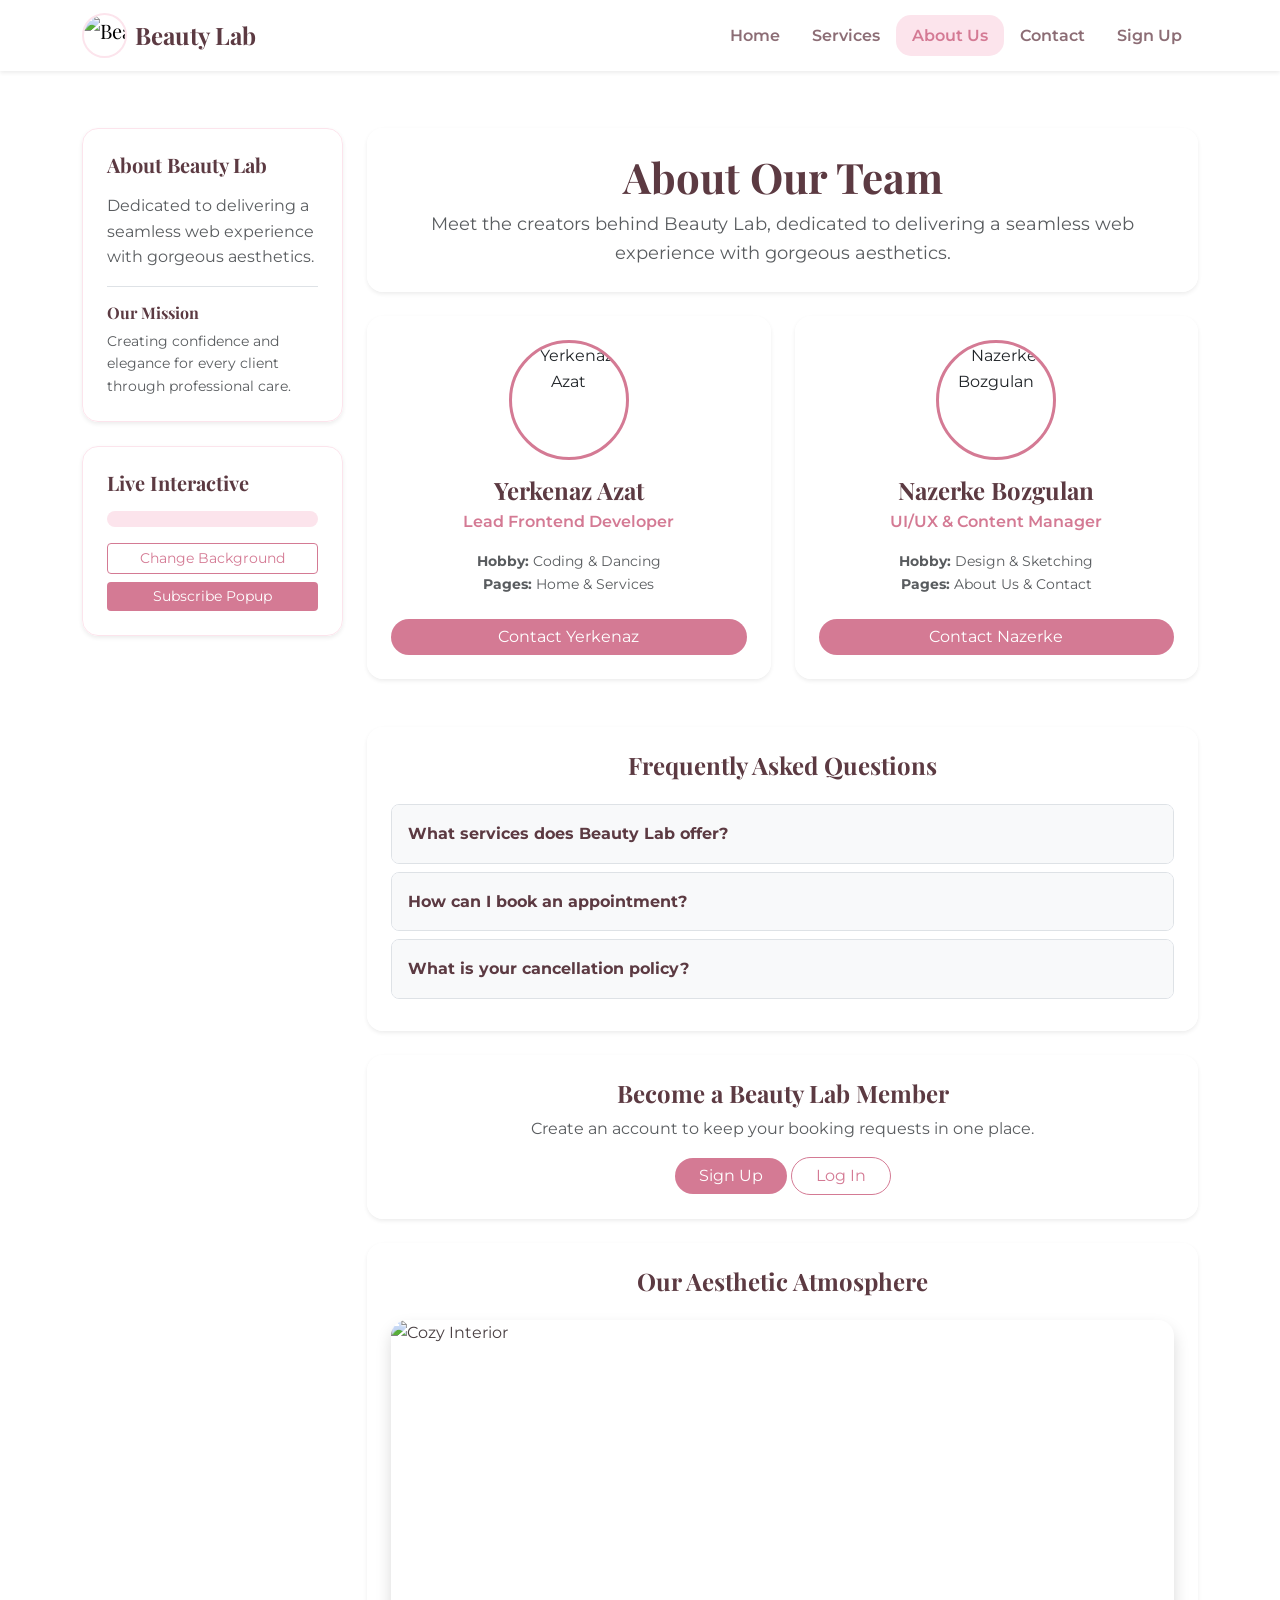
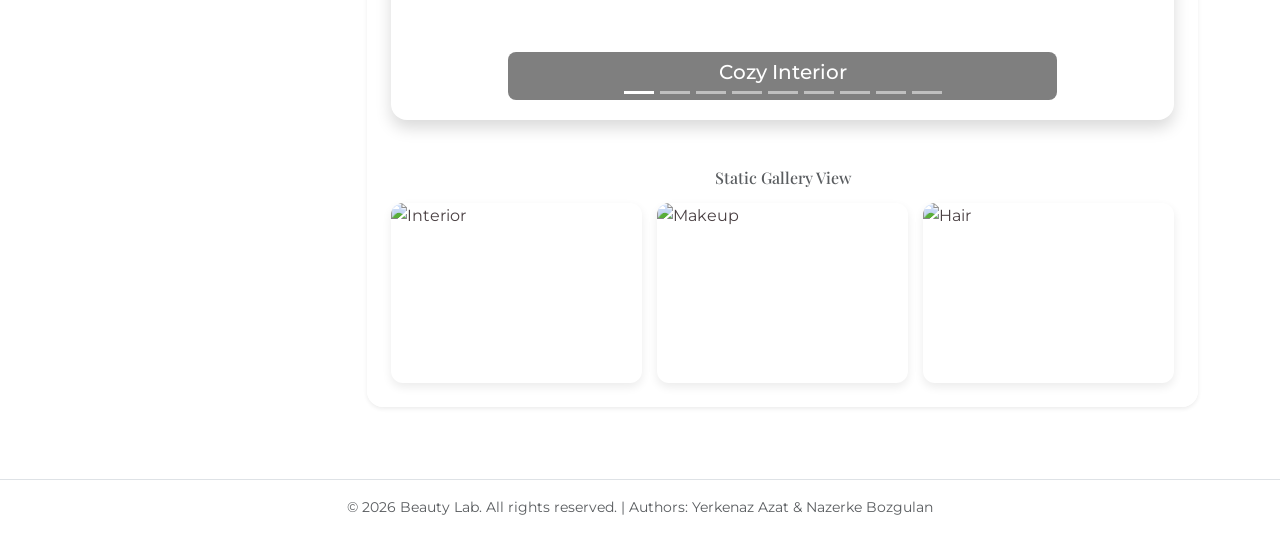
==== commit 2f51b27c: "Add about.html file" ====
--- a/about.html
+++ b/about.html
@@ -4,17 +4,17 @@
     <meta charset="UTF-8">
     <meta name="viewport" content="width=device-width, initial-scale=1.0">
     <title>Beauty Lab - About Us</title>
+    <script>try{document.documentElement.setAttribute('data-bs-theme',localStorage.getItem('beautylab_theme')||'light')}catch(e){}</script>
     <link href="https://cdn.jsdelivr.net/npm/bootstrap@5.3.3/dist/css/bootstrap.min.css" rel="stylesheet">
     <link rel="stylesheet" href="css/style.css">
-    <script src="https://code.jquery.com/jquery-4.0.0.min.js"></script>
 </head>
 <body class="page-3 d-flex flex-column min-vh-100">
- 
+
     <header id="main-header">
         <nav class="navbar navbar-expand-lg navbar-light bg-white-95 fixed-top shadow-sm py-2">
             <div class="container">
                 <a class="navbar-brand d-flex align-items-center" href="index.html">
-                    <img src="images/лого1.jpg" alt="Beauty Lab Logo" class="logo-img me-2">
+                    <img src="images/logo.jpg" alt="Beauty Lab Logo" class="logo-img me-2">
                     <span class="fw-bold text-dark-pink fs-4">Beauty Lab</span>
                 </a>
                 <button class="navbar-toggler border-0" type="button" data-bs-toggle="collapse" data-bs-target="#navbarNav" aria-controls="navbarNav" aria-expanded="false" aria-label="Toggle navigation">
@@ -26,15 +26,16 @@
                         <li class="nav-item"><a class="nav-link px-3 fw-semibold" href="services.html">Services</a></li>
                         <li class="nav-item"><a class="nav-link active px-3 fw-semibold" href="about.html">About Us</a></li>
                         <li class="nav-item"><a class="nav-link px-3 fw-semibold" href="contact.html">Contact</a></li>
+                        <li class="nav-item"><a class="nav-link px-3 fw-semibold" href="signup.html">Sign Up</a></li>
                     </ul>
                 </div>
             </div>
         </nav>
     </header>
- 
+
     <div class="container my-5 pt-5 flex-grow-1">
         <div class="row g-4 mt-2">
- 
+            
             <aside class="col-12 col-lg-3">
                 <div class="p-4 bg-white-90 rounded-4 shadow-sm border border-light-pink sidebar-box mb-4">
                     <h3 class="h5 fw-bold text-dark-pink mb-3">About Beauty Lab</h3>
@@ -44,7 +45,7 @@
                         <p class="small text-muted mb-0">Creating confidence and elegance for every client through professional care.</p>
                     </div>
                 </div>
- 
+
                 <div class="p-4 bg-white-90 rounded-4 shadow-sm border border-light-pink sidebar-box">
                     <h3 class="h5 fw-bold text-dark-pink mb-3">Live Interactive</h3>
                     <div id="datetime-display" class="small fw-bold text-dark-pink mb-3 p-2 bg-pink-light rounded-3 text-center"></div>
@@ -52,17 +53,17 @@
                     <button id="openPopupBtn" class="btn btn-pink btn-sm w-100">Subscribe Popup</button>
                 </div>
             </aside>
- 
+
             <main class="col-12 col-lg-9">
                 <div class="text-center mb-4 p-4 bg-white-85 rounded-4 shadow-sm">
                     <h1 class="display-6 fw-bold text-dark-pink responsive-title">About Our Team</h1>
                     <p class="text-muted mb-0 responsive-text">Meet the creators behind Beauty Lab, dedicated to delivering a seamless web experience with gorgeous aesthetics.</p>
                 </div>
- 
+
                 <div class="row g-4 mb-5">
                     <div class="col-12 col-lg-6">
                         <div class="card h-100 p-4 text-center border-0 shadow-sm rounded-4 bg-white-90 custom-card">
-                            <img src="images/ерке1.jpeg" alt="Yerkenaz Azat" class="profile-img rounded-circle mx-auto mb-3 border border-3 border-pink">
+                            <img src="images/yerkenaz.jpeg" alt="Yerkenaz Azat" class="profile-img rounded-circle mx-auto mb-3 border border-3 border-pink">
                             <h2 class="h4 fw-bold text-dark-pink mb-1">Yerkenaz Azat</h2>
                             <p class="text-pink fw-semibold mb-3">Lead Frontend Developer</p>
                             <ul class="list-unstyled text-muted small mb-4">
@@ -74,7 +75,7 @@
                     </div>
                     <div class="col-12 col-lg-6">
                         <div class="card h-100 p-4 text-center border-0 shadow-sm rounded-4 bg-white-90 custom-card">
-                            <img src="images/наз1.jpeg" alt="Nazerke Bozgulan" class="profile-img rounded-circle mx-auto mb-3 border border-3 border-pink">
+                            <img src="images/nazerke.jpeg" alt="Nazerke Bozgulan" class="profile-img rounded-circle mx-auto mb-3 border border-3 border-pink">
                             <h2 class="h4 fw-bold text-dark-pink mb-1">Nazerke Bozgulan</h2>
                             <p class="text-pink fw-semibold mb-3">UI/UX & Content Manager</p>
                             <ul class="list-unstyled text-muted small mb-4">
@@ -85,60 +86,40 @@
                         </div>
                     </div>
                 </div>
- 
+
                 <div class="bg-white-90 p-4 rounded-4 shadow-sm mb-4">
                     <h2 class="h4 fw-bold text-dark-pink text-center mb-4">Frequently Asked Questions</h2>
-                    <div class="mb-3">
-                        <input type="text" id="faqSearch" class="form-control form-control-pink rounded-pill px-4" placeholder="Search the FAQ: booking, makeup, cancel..." autocomplete="off">
-                        <p id="faqCount" class="small text-muted mt-2 mb-0 ps-2"></p>
-                    </div>
                     <div class="accordion custom-accordion">
                         <div class="accordion-item mb-2 border rounded-3 overflow-hidden">
-                            <button class="accordion-header faq-text w-100 text-start p-3 bg-light fw-bold border-0 text-dark-pink">What services does Beauty Lab offer?</button>
+                            <button class="accordion-header w-100 text-start p-3 bg-light fw-bold border-0 text-dark-pink">What services does Beauty Lab offer?</button>
                             <div class="accordion-content px-3 bg-white">
-                                <p class="faq-text py-2 mb-0 text-muted small">We offer professional hair styling, makeup artistry, nail studio care, and relaxing skincare treatments.</p>
+                                <p class="py-2 mb-0 text-muted small">We offer professional hair styling, makeup artistry, nail studio care, and relaxing skincare treatments.</p>
                             </div>
                         </div>
                         <div class="accordion-item mb-2 border rounded-3 overflow-hidden">
-                            <button class="accordion-header faq-text w-100 text-start p-3 bg-light fw-bold border-0 text-dark-pink">How can I book an appointment?</button>
+                            <button class="accordion-header w-100 text-start p-3 bg-light fw-bold border-0 text-dark-pink">How can I book an appointment?</button>
                             <div class="accordion-content px-3 bg-white">
-                                <p class="faq-text py-2 mb-0 text-muted small">You can easily reach out to us through our contact page or fill out our subscription popup form.</p>
+                                <p class="py-2 mb-0 text-muted small">You can easily reach out to us through our contact page or fill out our subscription popup form.</p>
                             </div>
                         </div>
                         <div class="accordion-item mb-2 border rounded-3 overflow-hidden">
-                            <button class="accordion-header faq-text w-100 text-start p-3 bg-light fw-bold border-0 text-dark-pink">What is your cancellation policy?</button>
+                            <button class="accordion-header w-100 text-start p-3 bg-light fw-bold border-0 text-dark-pink">What is your cancellation policy?</button>
                             <div class="accordion-content px-3 bg-white">
-                                <p class="faq-text py-2 mb-0 text-muted small">Please inform us at least 2 hours before your appointment time if you need to reschedule or cancel.</p>
-                            </div>
-                        </div>
-                    </div>
-                </div>
- 
-                <div class="bg-white-90 p-4 rounded-4 shadow-sm mb-4">
-                    <h2 class="h4 fw-bold text-dark-pink text-center mb-4">Client Registration</h2>
-                    <form id="regForm" class="p-3">
-                        <div class="mb-3">
-                            <label for="email" class="form-label fw-semibold text-muted small">Email Address:</label>
-                            <input type="email" class="form-control form-control-pink rounded-3" id="email" required placeholder="example@gmail.com">
-                            <small class="error-msg text-danger fw-semibold" id="emailError"></small>
-                        </div>
-                        <div class="mb-3">
-                            <label for="password" class="form-label fw-semibold text-muted small">Password:</label>
-                            <input type="password" class="form-control form-control-pink rounded-3" id="password" required placeholder="At least 6 characters">
-                            <small class="error-msg text-danger fw-semibold" id="passwordError"></small>
-                        </div>
-                        <div class="mb-3">
-                            <label for="confirmPassword" class="form-label fw-semibold text-muted small">Confirm Password:</label>
-                            <input type="password" class="form-control form-control-pink rounded-3" id="confirmPassword" required placeholder="Repeat password">
-                            <small class="error-msg text-danger fw-semibold" id="confirmError"></small>
-                        </div>
-                        <button type="submit" class="btn btn-pink rounded-pill px-4">Register Now</button>
-                    </form>
-                </div>
- 
-                <div class="bg-white-90 p-4 rounded-4 shadow-sm mb-4">
+                                <p class="py-2 mb-0 text-muted small">Please inform us at least 2 hours before your appointment time if you need to reschedule or cancel.</p>
+                            </div>
+                        </div>
+                    </div>
+                </div>
+
+                <div class="bg-white-90 p-4 rounded-4 shadow-sm mb-4 text-center">
+                    <h2 class="h4 fw-bold text-dark-pink mb-2">Become a Beauty Lab Member</h2>
+                    <p class="text-muted">Create an account to keep your booking requests in one place.</p>
+                    <a href="signup.html" class="btn btn-pink rounded-pill px-4">Sign Up</a>
+                    <button type="button" data-open-login class="btn btn-outline-pink rounded-pill px-4">Log In</button>
+                </div>
+            <div class="bg-white-90 p-4 rounded-4 shadow-sm mb-4">
                     <h2 class="h4 fw-bold text-dark-pink text-center mb-4">Our Aesthetic Atmosphere</h2>
- 
+
                     <div id="atmosphereCarousel" class="carousel slide shadow rounded-4 overflow-hidden" data-bs-ride="carousel">
                         <div class="carousel-indicators">
                             <button type="button" data-bs-target="#atmosphereCarousel" data-bs-slide-to="0" class="active" aria-current="true" aria-label="Slide 1"></button>
@@ -153,55 +134,55 @@
                         </div>
                         <div class="carousel-inner">
                             <div class="carousel-item active">
-                                <img src="[data-uri]" data-src="images/интерьер.jpg" class="d-block w-100 carousel-media-img lazy" alt="Cozy Interior">
+                                <img src="images/interior.jpg" class="d-block w-100 carousel-media-img" alt="Cozy Interior">
                                 <div class="carousel-caption d-none d-md-block bg-dark-transparent rounded-3 p-2">
                                     <h5>Cozy Interior</h5>
                                 </div>
                             </div>
                             <div class="carousel-item">
-                                <img src="[data-uri]" data-src="images/макияж.jpg" class="d-block w-100 carousel-media-img lazy" alt="Makeup Corner">
+                                <img src="images/makeup-corner.jpg" class="d-block w-100 carousel-media-img" alt="Makeup Corner">
                                 <div class="carousel-caption d-none d-md-block bg-dark-transparent rounded-3 p-2">
                                     <h5>Makeup Corner</h5>
                                 </div>
                             </div>
                             <div class="carousel-item">
-                                <img src="[data-uri]" data-src="images/хэйр.jpg" class="d-block w-100 carousel-media-img lazy" alt="Hair Station">
+                                <img src="images/hair-station.jpg" class="d-block w-100 carousel-media-img" alt="Hair Station">
                                 <div class="carousel-caption d-none d-md-block bg-dark-transparent rounded-3 p-2">
                                     <h5>Hair Station</h5>
                                 </div>
                             </div>
                             <div class="carousel-item">
-                                <img src="[data-uri]" data-src="images/ногти.jpg" class="d-block w-100 carousel-media-img lazy" alt="Nail Studio">
+                                <img src="images/nail-studio.jpg" class="d-block w-100 carousel-media-img" alt="Nail Studio">
                                 <div class="carousel-caption d-none d-md-block bg-dark-transparent rounded-3 p-2">
                                     <h5>Nail Studio</h5>
                                 </div>
                             </div>
                             <div class="carousel-item">
-                                <img src="[data-uri]" data-src="images/уход.jpg" class="d-block w-100 carousel-media-img lazy" alt="Skincare Zone">
+                                <img src="images/skincare.jpg" class="d-block w-100 carousel-media-img" alt="Skincare Zone">
                                 <div class="carousel-caption d-none d-md-block bg-dark-transparent rounded-3 p-2">
                                     <h5>Skincare Zone</h5>
                                 </div>
                             </div>
                             <div class="carousel-item">
-                                <img src="[data-uri]" data-src="images/релакс.jpg" class="d-block w-100 carousel-media-img lazy" alt="Relax Lounge">
+                                <img src="images/relax.jpg" class="d-block w-100 carousel-media-img" alt="Relax Lounge">
                                 <div class="carousel-caption d-none d-md-block bg-dark-transparent rounded-3 p-2">
                                     <h5>Relax Lounge</h5>
                                 </div>
                             </div>
                             <div class="carousel-item">
-                                <img src="[data-uri]" data-src="images/косметика.jpg" class="d-block w-100 carousel-media-img lazy" alt="Premium Products">
+                                <img src="images/products.jpg" class="d-block w-100 carousel-media-img" alt="Premium Products">
                                 <div class="carousel-caption d-none d-md-block bg-dark-transparent rounded-3 p-2">
                                     <h5>Premium Products</h5>
                                 </div>
                             </div>
                             <div class="carousel-item">
-                                <img src="[data-uri]" data-src="images/бар.jpg" class="d-block w-100 carousel-media-img lazy" alt="Complimentary Drinks">
+                                <img src="images/bar.jpg" class="d-block w-100 carousel-media-img" alt="Complimentary Drinks">
                                 <div class="carousel-caption d-none d-md-block bg-dark-transparent rounded-3 p-2">
                                     <h5>Complimentary Drinks</h5>
                                 </div>
                             </div>
                             <div class="carousel-item">
-                                <img src="[data-uri]" data-src="images/детали.jpg" class="d-block w-100 carousel-media-img lazy" alt="Aesthetic Details">
+                                <img src="images/details.jpg" class="d-block w-100 carousel-media-img" alt="Aesthetic Details">
                                 <div class="carousel-caption d-none d-md-block bg-dark-transparent rounded-3 p-2">
                                     <h5>Aesthetic Details</h5>
                                 </div>
@@ -216,40 +197,40 @@
                             <span class="visually-hidden">Next</span>
                         </button>
                     </div>
- 
+
                     <div class="mt-5">
                         <h3 class="h6 text-center text-muted uppercase tracking-wider mb-3">Static Gallery View</h3>
                         <div class="custom-media-grid">
-                            <div class="media-card-box"><img src="[data-uri]" data-src="images/интерьер.jpg" class="lazy" alt="Interior"></div>
-                            <div class="media-card-box"><img src="[data-uri]" data-src="images/макияж.jpg" class="lazy" alt="Makeup"></div>
-                            <div class="media-card-box"><img src="[data-uri]" data-src="images/хэйр.jpg" class="lazy" alt="Hair"></div>
+                            <div class="media-card-box"><img src="images/interior.jpg" alt="Interior"></div>
+                            <div class="media-card-box"><img src="images/makeup-corner.jpg" alt="Makeup"></div>
+                            <div class="media-card-box"><img src="images/hair-station.jpg" alt="Hair"></div>
                         </div>
                     </div>
                 </div>
             </main>
         </div>
     </div>
- 
+
     <div id="popupModal" class="modal">
         <div class="modal-content p-4 rounded-4 bg-white position-relative shadow-lg">
             <span id="closePopup" class="close position-absolute top-0 end-0 p-3 fs-4">&times;</span>
             <h3 class="h5 fw-bold text-dark-pink mb-3">Subscribe to Beauty Lab</h3>
-            <form id="popupForm">
+            <form id="popupForm" novalidate>
                 <div class="mb-3">
-                    <input type="email" class="form-control" placeholder="Enter your email" required>
+                    <input type="text" inputmode="email" id="popupEmail" class="form-control" placeholder="Enter your email" data-rules="required|email">
                 </div>
                 <button type="submit" class="btn btn-pink w-100">Subscribe</button>
             </form>
         </div>
     </div>
- 
+
     <footer class="bg-white-90 text-center py-3 border-top mt-auto">
         <div class="container">
             <p class="mb-0 text-muted small">&copy; 2026 Beauty Lab. All rights reserved. | Authors: Yerkenaz Azat & Nazerke Bozgulan</p>
         </div>
     </footer>
- 
+
     <script src="https://cdn.jsdelivr.net/npm/bootstrap@5.3.3/dist/js/bootstrap.bundle.min.js"></script>
-    <script src="script.js"></script>
+    <script src="js/script.js"></script>
 </body>
 </html>
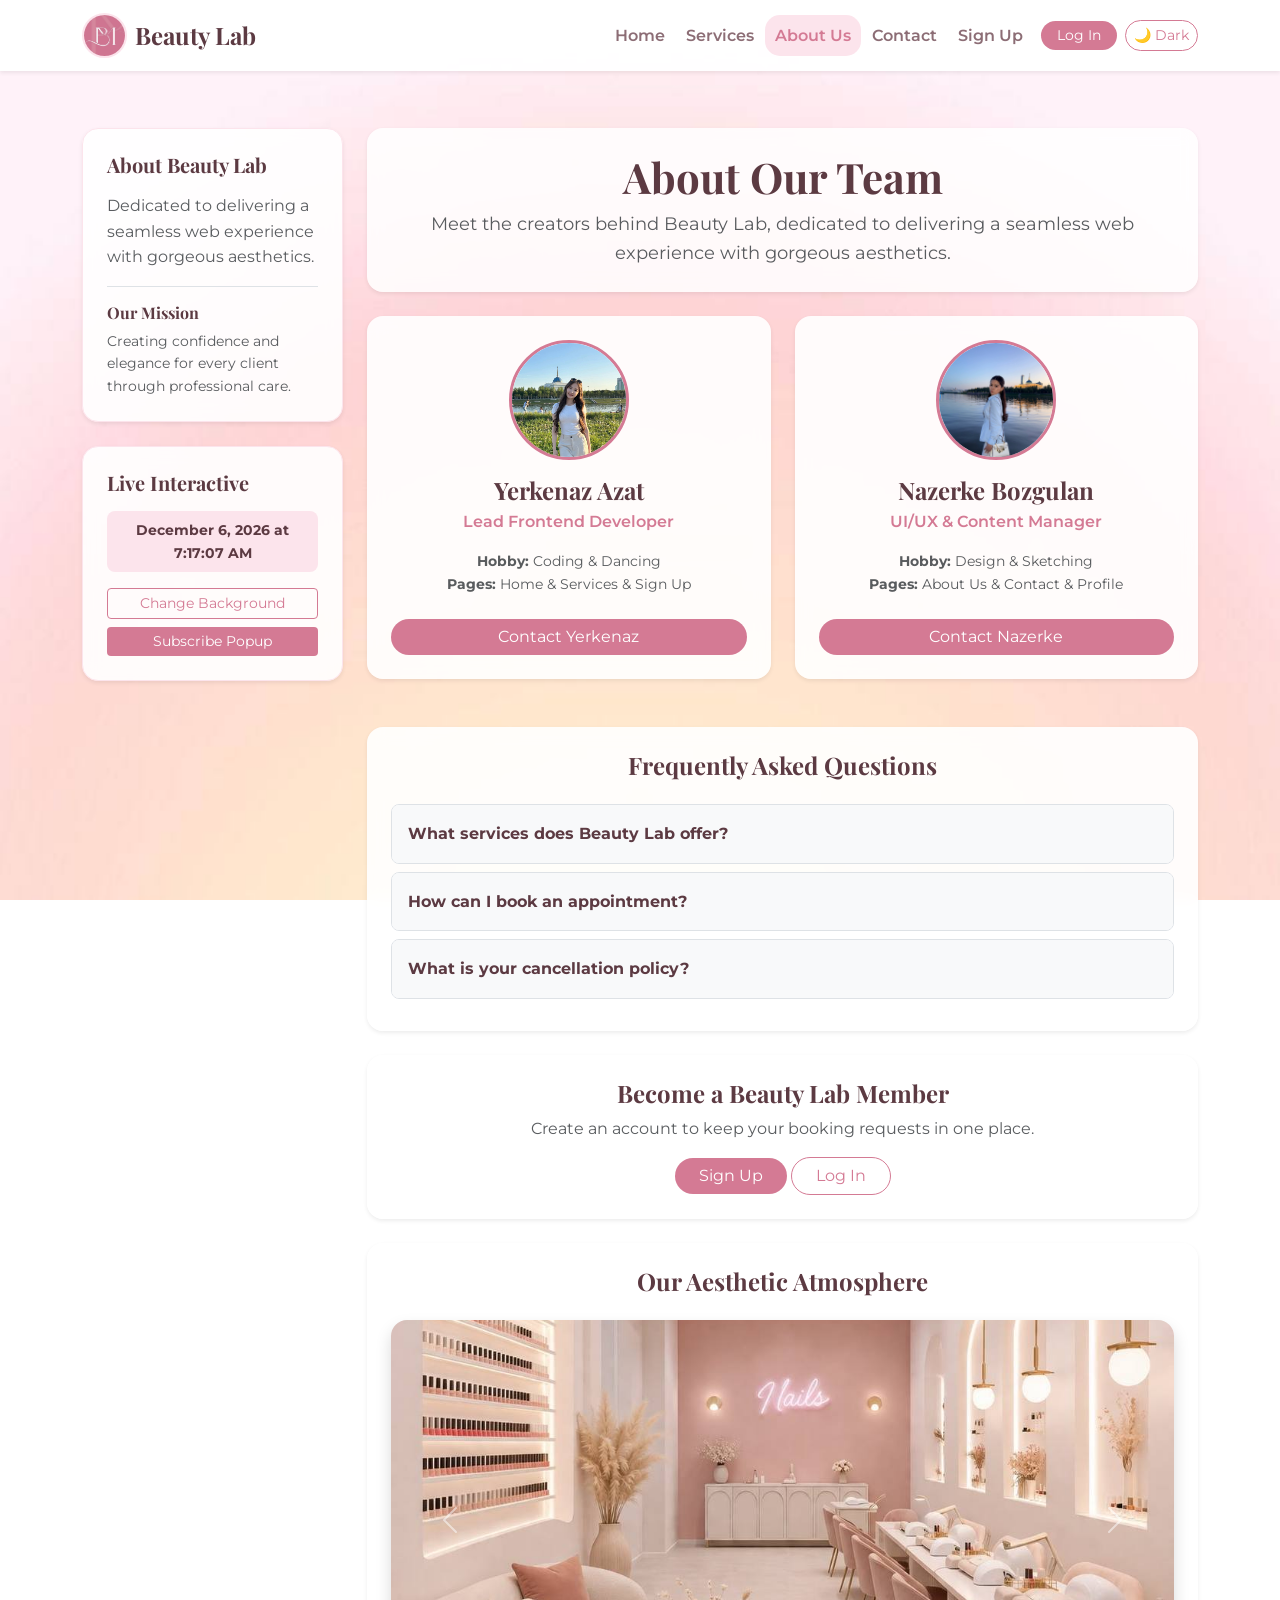
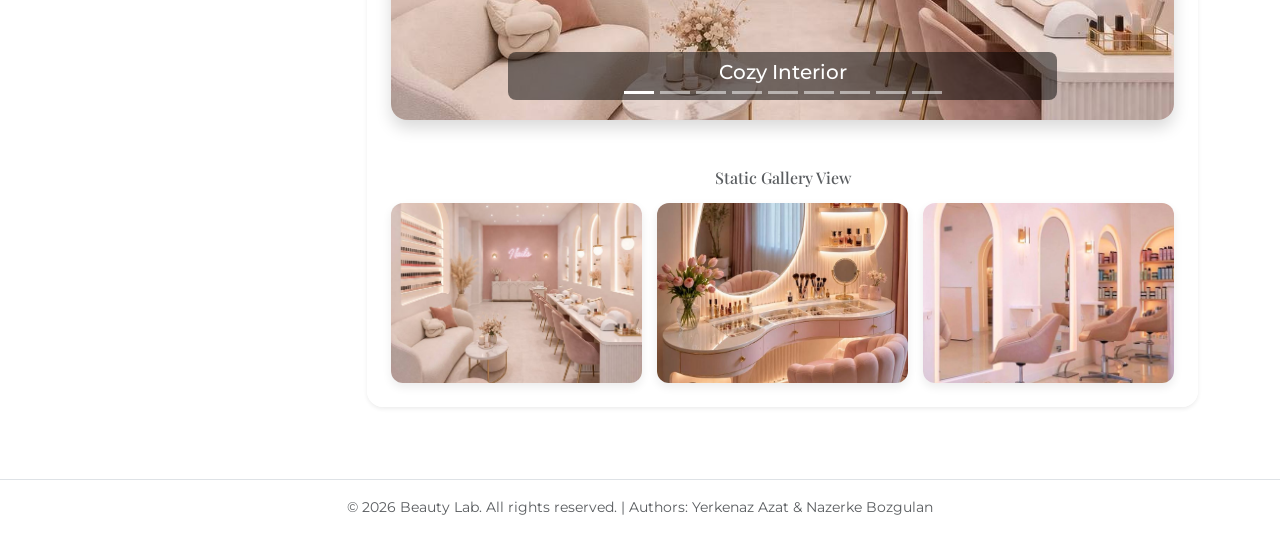
==== commit 10f8167b: "Update team page assignments in about.html" ====
--- a/about.html
+++ b/about.html
@@ -68,7 +68,7 @@
                             <p class="text-pink fw-semibold mb-3">Lead Frontend Developer</p>
                             <ul class="list-unstyled text-muted small mb-4">
                                 <li><strong>Hobby:</strong> Coding & Dancing</li>
-                                <li><strong>Pages:</strong> Home & Services</li>
+                                <li><strong>Pages:</strong> Home & Services & Sign Up </li>
                             </ul>
                             <a href="contact.html" class="btn btn-pink rounded-pill mt-auto">Contact Yerkenaz</a>
                         </div>
@@ -80,7 +80,7 @@
                             <p class="text-pink fw-semibold mb-3">UI/UX & Content Manager</p>
                             <ul class="list-unstyled text-muted small mb-4">
                                 <li><strong>Hobby:</strong> Design & Sketching</li>
-                                <li><strong>Pages:</strong> About Us & Contact</li>
+                                <li><strong>Pages:</strong> About Us & Contact & Profile </li>
                             </ul>
                             <a href="contact.html" class="btn btn-pink rounded-pill mt-auto">Contact Nazerke</a>
                         </div>
--- a/css/style.css
+++ b/css/style.css
@@ -1,11 +1,11 @@
 @import url('https://fonts.googleapis.com/css2?family=Montserrat:wght@400;500;600;700&family=Playfair+Display:wght@500;600;700&display=swap');
- 
+
 * {
   margin: 0;
   padding: 0;
   box-sizing: border-box;
 }
- 
+
 body {
   font-family: 'Montserrat', sans-serif;
   color: #4a4043;
@@ -13,110 +13,108 @@
   background-color: #fff5f7;
   transition: background-color 0.5s ease;
 }
- 
+
 body.page-1 {
-  background: url('../images/фон1.jpeg') no-repeat center center fixed;
+  background: url('../images/bg-home.jpeg') no-repeat center center fixed;
   background-size: cover;
 }
- 
+
 body.page-2 {
-  background: url('../images/фон2.jpeg') no-repeat center center fixed;
+  background: url('../images/bg-services.jpeg') no-repeat center center fixed;
   background-size: cover;
 }
- 
+
 body.page-3 {
-  background: url('../images/фон3.jpeg') no-repeat center center fixed;
+  background: url('../images/bg-about.jpeg') no-repeat center center fixed;
   background-size: cover;
 }
- 
+
 body.page-4 {
-  background: url('../images/фон4.jpeg') no-repeat center center fixed;
+  background: url('../images/bg-contact.jpeg') no-repeat center center fixed;
   background-size: cover;
 }
- 
+
 h1, h2, h3, h4, .navbar-brand {
   font-family: 'Playfair Display', serif;
 }
- 
+
 .text-dark-pink {
   color: #5c3a42 !important;
 }
- 
+
 .text-pink {
   color: #d47a94 !important;
 }
- 
+
 .bg-pink {
   background-color: #d47a94 !important;
 }
- 
+
 .bg-pink-light {
   background-color: #fce4ec !important;
 }
- 
+
 .bg-white-85 {
   background-color: rgba(255, 255, 255, 0.85) !important;
   backdrop-filter: blur(8px);
 }
- 
+
 .bg-white-90 {
   background-color: rgba(255, 255, 255, 0.90) !important;
   backdrop-filter: blur(8px);
 }
- 
+
 .bg-white-95 {
   background-color: rgba(255, 255, 255, 0.95) !important;
 }
- 
+
 .bg-dark-transparent {
   background-color: rgba(0, 0, 0, 0.5) !important;
 }
- 
+
 .border-light-pink {
   border-color: #fce4ec !important;
 }
- 
+
 .border-pink {
   border-color: #d47a94 !important;
 }
- 
+
 .alert-pink {
   background-color: rgba(255, 240, 243, 0.95);
   border-left: 4px solid #d47a94;
 }
- 
+
 .table-pink {
   background-color: #f8bbd0 !important;
   color: #5c3a42 !important;
 }
- 
+
 .btn-pink {
   background-color: #d47a94 !important;
   color: #ffffff !important;
   border: none;
   transition: all 0.3s ease;
 }
- 
+
 .btn-pink:hover, .btn-pink:focus {
   background-color: #c06580 !important;
   color: #ffffff !important;
-  transform: translateY(-2px);
-  box-shadow: 0 6px 16px rgba(212, 122, 148, 0.4);
-}
- 
+  box-shadow: 0 4px 12px rgba(212, 122, 148, 0.3);
+}
+
 .btn-outline-pink {
   border: 1.5px solid #d47a94 !important;
   color: #d47a94 !important;
   background-color: transparent;
   transition: all 0.3s ease;
 }
- 
+
 .btn-outline-pink:hover, .btn-outline-pink:focus {
   background-color: #d47a94 !important;
   color: #ffffff !important;
-  transform: translateY(-2px);
-}
- 
+}
+
 .logo-img {
   width: 45px;
   height: 45px;
@@ -124,64 +122,63 @@
   object-fit: cover;
   border: 2px solid #fce4ec;
 }
- 
+
 .navbar-nav .nav-link {
   color: #8c6d75;
   border-radius: 15px;
   transition: all 0.3s ease;
 }
- 
+
 .navbar-nav .nav-link:hover,
 .navbar-nav .nav-link.active {
   background-color: #fce4ec;
   color: #d47a94 !important;
 }
- 
+
 .card-media-img {
   height: 200px;
   object-fit: cover;
 }
- 
+
 .profile-img {
   width: 120px;
   height: 120px;
   object-fit: cover;
 }
- 
+
 .custom-card {
-  transition: transform 0.35s ease, box-shadow 0.35s ease;
-}
- 
+  transition: transform 0.3s ease, box-shadow 0.3s ease;
+}
+
 .custom-card:hover {
-  transform: translateY(-6px);
-  box-shadow: 0 12px 24px rgba(212, 122, 148, 0.3) !important;
-}
- 
+  transform: translateY(-5px);
+  box-shadow: 0 10px 20px rgba(212, 122, 148, 0.25) !important;
+}
+
 .carousel-media-img {
   height: 400px;
   object-fit: cover;
 }
- 
+
 .form-control-pink {
   background-color: #fff9fa;
   border: 1px solid #e8d7dc;
-  transition: all 0.3s ease;
-}
- 
+}
+
 .form-control-pink:focus {
   border-color: #d47a94;
   box-shadow: 0 0 0 0.25rem rgba(212, 122, 148, 0.25);
   background-color: #ffffff;
 }
- 
+
 .responsive-title {
   font-size: 26px;
 }
- 
+
 .responsive-text {
   font-size: 14px;
 }
- 
+
 @media (min-width: 768px) {
   .responsive-title {
     font-size: 34px;
@@ -190,7 +187,7 @@
     font-size: 16px;
   }
 }
- 
+
 @media (min-width: 992px) {
   .responsive-title {
     font-size: 42px;
@@ -199,60 +196,55 @@
     font-size: 18px;
   }
 }
- 
+
 .custom-media-grid {
   display: flex;
   flex-wrap: wrap;
   gap: 15px;
 }
- 
+
 .media-card-box {
   border-radius: 12px;
   overflow: hidden;
   box-shadow: 0 4px 10px rgba(0,0,0,0.08);
-  transition: transform 0.3s ease;
-}
- 
-.media-card-box:hover {
-  transform: scale(1.03);
-}
- 
+}
+
 .media-card-box img {
   width: 100%;
   height: 180px;
   object-fit: cover;
   display: block;
 }
- 
+
 @media (max-width: 767px) {
   .media-card-box {
     flex: 0 0 100%;
   }
 }
- 
+
 @media (min-width: 768px) and (max-width: 991px) {
   .media-card-box {
     flex: 0 0 calc(50% - 7.5px);
   }
 }
- 
+
 @media (min-width: 992px) {
   .media-card-box {
     flex: 0 0 calc(33.333% - 10px);
   }
 }
- 
+
 .accordion-content {
   max-height: 0;
   overflow: hidden;
   transition: max-height 0.35s ease-out;
 }
- 
+
 .accordion-header {
   cursor: pointer;
   transition: background-color 0.2s;
 }
- 
+
 .modal {
   display: none;
   position: fixed;
@@ -265,345 +257,175 @@
   backdrop-filter: blur(5px);
   justify-content: center;
   align-items: center;
-  animation: fadeIn 0.3s ease;
-}
- 
+}
+
 .modal-content {
   width: 350px;
   border-radius: 1rem;
-  animation: scaleUp 0.3s ease;
-}
- 
-@keyframes fadeIn {
-  from { opacity: 0; }
-  to { opacity: 1; }
-}
- 
-@keyframes scaleUp {
-  from { transform: scale(0.85); opacity: 0; }
-  to { transform: scale(1); opacity: 1; }
-}
- 
+}
+
 .close {
   cursor: pointer;
-  transition: color 0.2s;
-}
- 
-.close:hover {
-  color: #d47a94;
-}
- 
-.filter-btn {
-  border: 1.5px solid #d47a94;
-  border-radius: 20px;
-  background: transparent;
-  color: #d47a94;
-  font-weight: 600;
-  font-size: 14px;
-  transition: all 0.25s ease;
-}
- 
-.filter-btn:hover,
-.filter-btn.active-filter {
-  background: #d47a94;
-  color: #ffffff;
-}
- 
-.price-item {
-  border-color: #fce4ec;
-  background-color: rgba(255, 255, 255, 0.7);
-}
- 
+}
+
+
 .star-rating {
+  display: flex;
+  justify-content: center;
+  gap: 8px;
+  margin-bottom: 12px;
+}
+
+.star {
   font-size: 2.2rem;
-  margin-bottom: 8px;
-}
- 
-.star {
-  display: inline-block;
+  color: #d9c9ce;
   cursor: pointer;
-  color: #e0d3d6;
+  user-select: none;
   transition: color 0.2s ease, transform 0.2s ease;
 }
- 
+
 .star:hover {
   transform: scale(1.2);
 }
- 
+
 .star.active {
   color: #f5b301;
 }
- 
+
 .star-pop {
-  animation: starPop 0.35s ease;
-}
- 
+  animation: starPop 0.4s ease;
+}
+
 @keyframes starPop {
-  0% { transform: scale(1); }
-  50% { transform: scale(1.5); }
+  0%   { transform: scale(1); }
+  50%  { transform: scale(1.6) rotate(15deg); }
   100% { transform: scale(1); }
 }
- 
+
 .shake {
   animation: shake 0.4s ease;
 }
- 
+
 @keyframes shake {
   0%, 100% { transform: translateX(0); }
   20%, 60% { transform: translateX(-8px); }
   40%, 80% { transform: translateX(8px); }
 }
- 
+
+.modal-content {
+  animation: popIn 0.3s ease;
+}
+
+@keyframes popIn {
+  from { opacity: 0; transform: scale(0.85); }
+  to   { opacity: 1; transform: scale(1); }
+}
+
 .fade-in {
   animation: fadeIn 0.5s ease;
 }
- 
-.suggest-box {
-  display: none;
-  position: absolute;
-  top: 100%;
-  left: 0;
-  right: 0;
-  margin-top: 6px;
-  padding: 4px 0;
-  background: #ffffff;
-  border: 1px solid #fce4ec;
-  border-radius: 14px;
-  box-shadow: 0 10px 24px rgba(212, 122, 148, 0.25);
-  overflow: hidden;
-  z-index: 50;
-}
- 
-.suggest-box.open {
-  display: block;
-}
- 
-.suggest-item {
-  padding: 9px 20px;
-  color: #5c3a42;
-  cursor: pointer;
-  transition: background-color 0.15s ease;
-}
- 
-.suggest-item:hover,
-.suggest-item.active {
-  background-color: #fce4ec;
-}
- 
-.suggest-item strong {
+
+@keyframes fadeIn {
+  from { opacity: 0; transform: translateY(10px); }
+  to   { opacity: 1; transform: translateY(0); }
+}
+
+.price-item {
+  background-color: transparent;
+  animation: fadeIn 0.35s ease;
+}
+
+.filter-btn {
+  background-color: transparent;
+  border: 1.5px solid #d47a94;
   color: #d47a94;
-}
- 
-mark.hl {
-  background-color: #ffe08a;
-  color: #5c3a42;
-  padding: 0 2px;
-  border-radius: 3px;
-}
- 
-#scrollProgress {
-  position: fixed;
-  top: 0;
-  left: 0;
-  width: 100%;
-  height: 6px;
-  background: rgba(255, 255, 255, 0.35);
-  z-index: 3000;
-  pointer-events: none;
-}
- 
-#scrollProgressBar {
-  position: relative;
-  width: 0;
-  height: 100%;
-  background: linear-gradient(90deg, #f8bbd0, #d47a94, #b05a9e, #f0a07a, #d47a94);
-  background-size: 300% 100%;
-  border-radius: 0 6px 6px 0;
-  box-shadow: 0 0 12px rgba(212, 122, 148, 0.85);
-  animation: progressFlow 4s linear infinite;
-  transition: width 0.1s ease-out;
-}
- 
-#scrollProgressBar.started::after {
-  content: "";
-  position: absolute;
-  right: 0;
-  top: 50%;
-  width: 12px;
-  height: 12px;
-  margin-top: -6px;
-  border-radius: 50%;
-  background: #ffffff;
-  box-shadow: 0 0 0 3px #d47a94, 0 0 14px 5px rgba(212, 122, 148, 0.8);
-}
- 
-@keyframes progressFlow {
-  from { background-position: 0% 0; }
-  to { background-position: 300% 0; }
-}
- 
-.stat-box {
-  padding: 18px 10px;
-  background-color: #fff5f7;
-  border: 1px solid #fce4ec;
-  border-radius: 18px;
-}
- 
-.stat-number {
-  font-family: 'Playfair Display', serif;
-  font-size: 2.6rem;
-  font-weight: 700;
-  line-height: 1.1;
-  color: #d47a94;
-}
- 
-.stat-label {
-  margin-top: 6px;
-  font-size: 0.8rem;
-  font-weight: 600;
-  letter-spacing: 0.06em;
-  text-transform: uppercase;
-  color: #8c6d75;
-}
- 
-#toastContainer {
-  position: fixed;
-  top: 84px;
-  right: 20px;
-  display: flex;
-  flex-direction: column;
-  gap: 10px;
-  z-index: 4000;
-  pointer-events: none;
-}
- 
-.toast-note {
-  display: flex;
-  align-items: center;
-  gap: 12px;
-  min-width: 240px;
-  max-width: 340px;
-  padding: 12px 18px;
-  background: #ffffff;
-  color: #5c3a42;
-  font-size: 14px;
-  font-weight: 600;
-  border-left: 5px solid #d47a94;
-  border-radius: 14px;
-  box-shadow: 0 10px 28px rgba(92, 58, 66, 0.22);
-}
- 
-.toast-icon {
-  display: flex;
-  flex: 0 0 26px;
-  align-items: center;
-  justify-content: center;
-  width: 26px;
-  height: 26px;
-  border-radius: 50%;
-  background: #d47a94;
+  border-radius: 50rem;
+  transition: all 0.3s ease;
+}
+
+.filter-btn:hover,
+.filter-btn.active-filter {
+  background-color: #d47a94;
   color: #ffffff;
-  font-size: 14px;
-  font-weight: 700;
-}
- 
-.toast-success {
-  border-left-color: #4caf7d;
-}
- 
-.toast-success .toast-icon {
-  background: #4caf7d;
-}
- 
-.toast-error {
-  border-left-color: #e05555;
-}
- 
-.toast-error .toast-icon {
-  background: #e05555;
-}
- 
-.copy-row {
-  gap: 8px;
-}
- 
-.copy-wrap {
-  position: relative;
-  flex-shrink: 0;
-}
- 
-.copy-btn {
-  display: inline-flex;
-  align-items: center;
-  justify-content: center;
-  width: 30px;
-  height: 30px;
-  border: 1.5px solid #d47a94;
-  border-radius: 8px;
-  background: transparent;
-  color: #d47a94;
-  cursor: pointer;
-  transition: all 0.25s ease;
-}
- 
-.copy-btn:hover {
-  background: #d47a94;
-  color: #ffffff;
-}
- 
-.copy-btn.copied {
-  background: #4caf7d;
-  border-color: #4caf7d;
-  color: #ffffff;
-}
- 
-.copy-btn svg {
-  width: 16px;
-  height: 16px;
-}
- 
-.copy-btn .icon-check {
-  display: none;
-}
- 
-.copy-btn.copied .icon-copy {
-  display: none;
-}
- 
-.copy-btn.copied .icon-check {
-  display: block;
-}
- 
-.copy-tooltip {
-  display: none;
-  position: absolute;
-  bottom: calc(100% + 8px);
-  right: 0;
-  padding: 5px 10px;
-  background: #5c3a42;
-  color: #ffffff;
-  font-size: 12px;
-  font-weight: 600;
-  white-space: nowrap;
-  border-radius: 8px;
-  z-index: 20;
-}
- 
-.copy-tooltip::after {
-  content: "";
-  position: absolute;
-  top: 100%;
-  right: 10px;
-  border: 5px solid transparent;
-  border-top-color: #5c3a42;
-}
- 
-img.lazy {
-  background-color: #fce4ec;
-  opacity: 0;
-  transition: opacity 0.6s ease;
-}
- 
-img.lazy.lazy-loaded {
-  opacity: 1;
+}
+
+.navbar-nav .nav-link:focus-visible {
+  outline: 2px solid #d47a94;
+  outline-offset: 2px;
+}
+
+.contact-box {
+  max-width: 750px;
+}
+
+.btn { transition: transform 0.2s ease, box-shadow 0.3s ease, background-color 0.3s ease; }
+.btn:hover { transform: translateY(-2px); }
+.btn:active { transform: scale(0.96); }
+.theme-toggle .theme-icon { display: inline-block; transition: transform 0.5s ease; }
+.theme-toggle:hover .theme-icon { transform: rotate(360deg); }
+.card-media-img { transition: transform 0.4s ease; }
+.custom-card:hover .card-media-img { transform: scale(1.05); }
+.custom-card { overflow: hidden; }
+
+
+.error-msg { font-size: 0.8rem; }
+.form-control.is-invalid { background-image: none; }
+.toast-msg {
+  position: fixed; bottom: 24px; left: 50%; transform: translateX(-50%);
+  background: #5c3a42; color: #fff; padding: 12px 24px; border-radius: 50rem;
+  box-shadow: 0 8px 24px rgba(0, 0, 0, 0.25); z-index: 3000;
+}
+.weather-icon { font-size: 2.6rem; line-height: 1; }
+.auth-box { max-width: 520px; }
+.profile-avatar {
+  width: 96px; height: 96px; border-radius: 50%;
+  background: #d47a94; color: #fff; font: 600 2.4rem 'Playfair Display', serif;
+  display: flex; align-items: center; justify-content: center;
+}
+.spinner-border.text-pink { color: #d47a94 !important; }
+
+
+[data-bs-theme="dark"] body { background-color: #1b1417; color: #eadde1; }
+[data-bs-theme="dark"] body::before {
+  content: ""; position: fixed; inset: 0; z-index: -1;
+  background: rgba(16, 9, 12, 0.82); pointer-events: none;
+}
+[data-bs-theme="dark"] .bg-white-85,
+[data-bs-theme="dark"] .bg-white-90,
+[data-bs-theme="dark"] .bg-white-95 { background-color: rgba(38, 26, 32, 0.92) !important; }
+[data-bs-theme="dark"] .text-dark-pink { color: #f5cfda !important; }
+[data-bs-theme="dark"] .text-pink { color: #e898b0 !important; }
+[data-bs-theme="dark"] .text-muted { color: #c4b0b7 !important; }
+[data-bs-theme="dark"] .text-dark { color: #f1e6e9 !important; }
+[data-bs-theme="dark"] .bg-pink-light { background-color: #3d2631 !important; }
+[data-bs-theme="dark"] .bg-light,
+[data-bs-theme="dark"] .bg-white { background-color: #2a1d23 !important; color: #eadde1; }
+[data-bs-theme="dark"] .border-light-pink,
+[data-bs-theme="dark"] .border { border-color: #4d3541 !important; }
+[data-bs-theme="dark"] .table-pink { background-color: #5a3445 !important; color: #f5cfda !important; }
+[data-bs-theme="dark"] .alert-pink { background-color: rgba(70, 40, 52, 0.95); color: #f5cfda; }
+[data-bs-theme="dark"] .form-control-pink { background-color: #2a1d23; border-color: #4d3541; color: #eadde1; }
+[data-bs-theme="dark"] .form-control-pink:focus { background-color: #34242b; }
+[data-bs-theme="dark"] .navbar-nav .nav-link { color: #d9c3ca; }
+[data-bs-theme="dark"] .navbar-nav .nav-link:hover,
+[data-bs-theme="dark"] .navbar-nav .nav-link.active { background-color: #4a2e3a; color: #f2a9bf !important; }
+[data-bs-theme="dark"] .navbar-toggler-icon { filter: invert(1); }
+[data-bs-theme="dark"] .card { background-color: #2a1d23; }
+[data-bs-theme="dark"] .list-group-item { background-color: transparent; color: #eadde1; border-color: #4d3541; }
+[data-bs-theme="dark"] .star { color: #5d4a52; }
+[data-bs-theme="dark"] .star.active { color: #f5b301; }
+[data-bs-theme="dark"] .filter-btn { color: #f2a9bf; border-color: #e898b0; }
+[data-bs-theme="dark"] .filter-btn:hover,
+[data-bs-theme="dark"] .filter-btn.active-filter { background-color: #d47a94; color: #fff; }
+[data-bs-theme="dark"] .logo-img { border-color: #4d3541; }
+
+
+.check-ok { color: #2e7d32; font-weight: 600; }
+[data-bs-theme="dark"] .check-ok { color: #8fd694; }
+input[type="date"].form-control-pink { min-height: 38px; }
+[data-bs-theme="dark"] input[type="date"] { color-scheme: dark; }
+
+
+@media (min-width: 992px) {
+  .navbar-nav .nav-link { padding-left: 0.65rem !important; padding-right: 0.65rem !important; }
 }
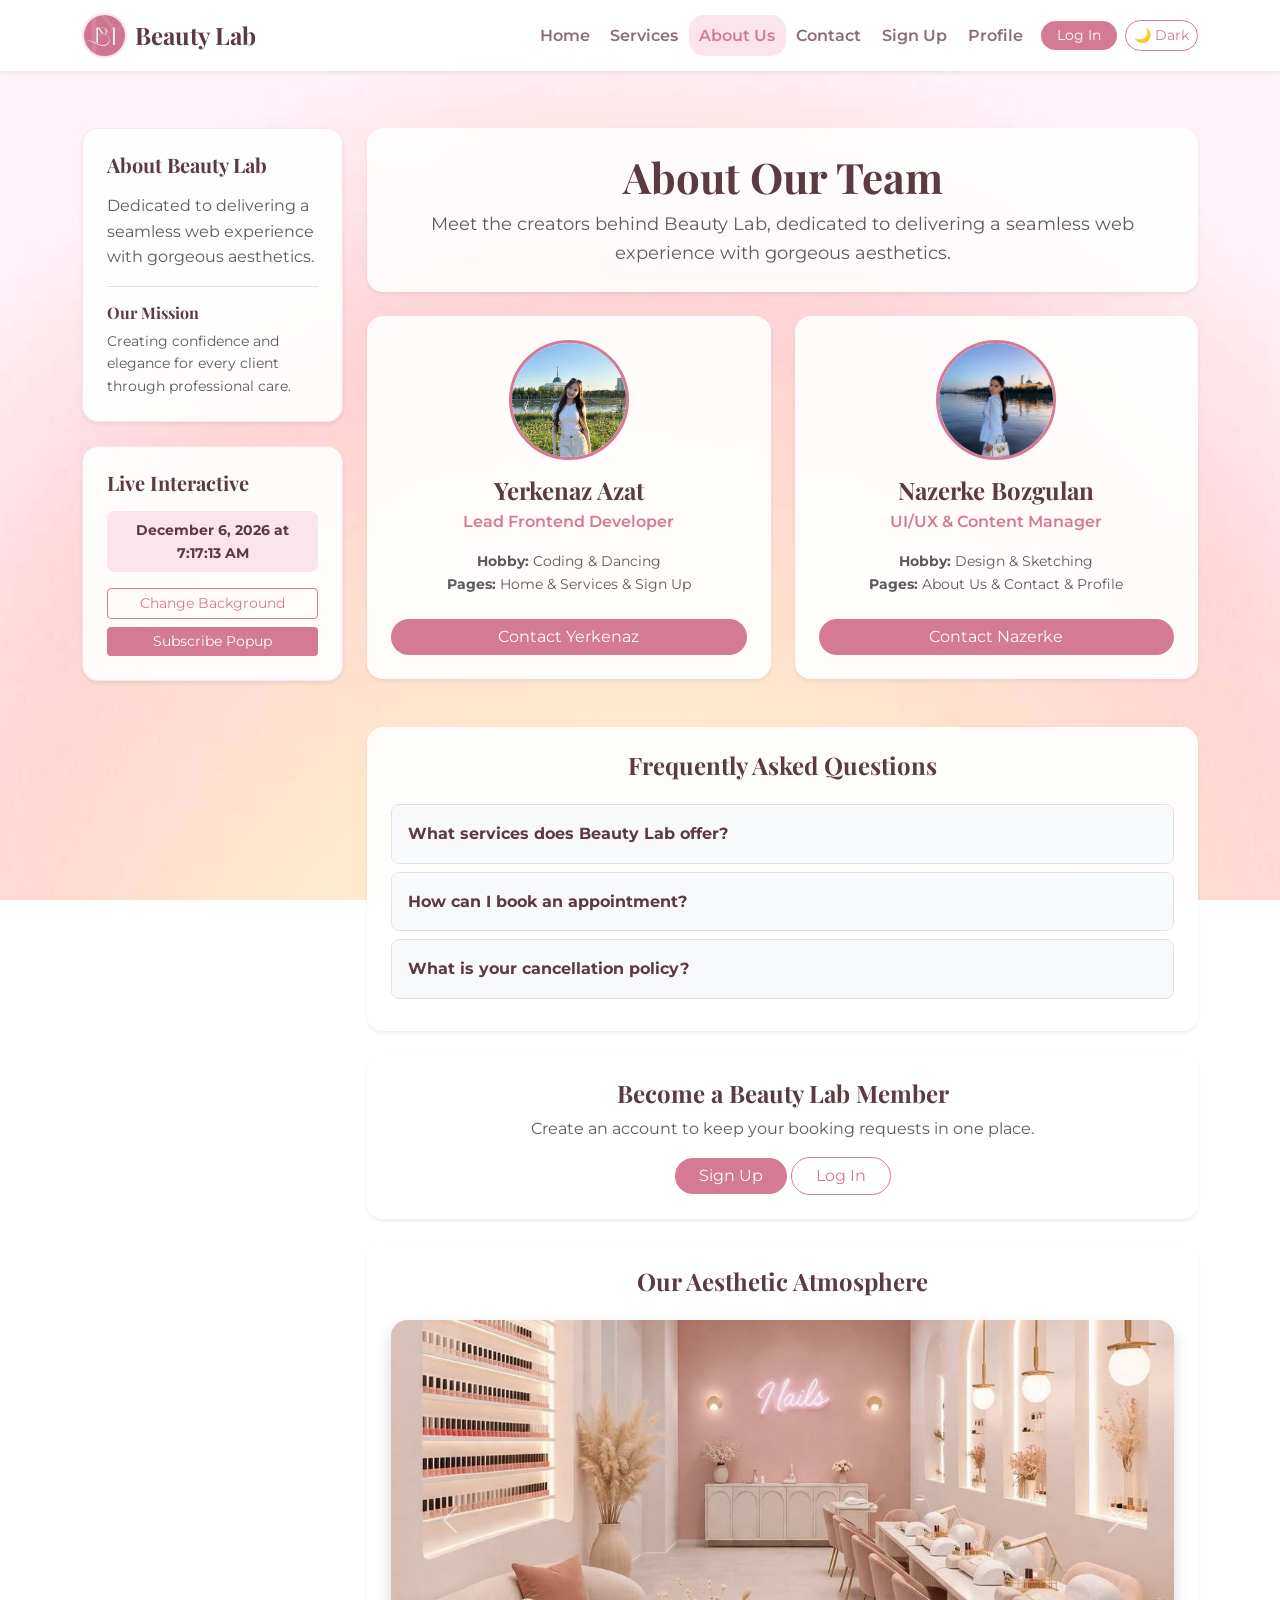
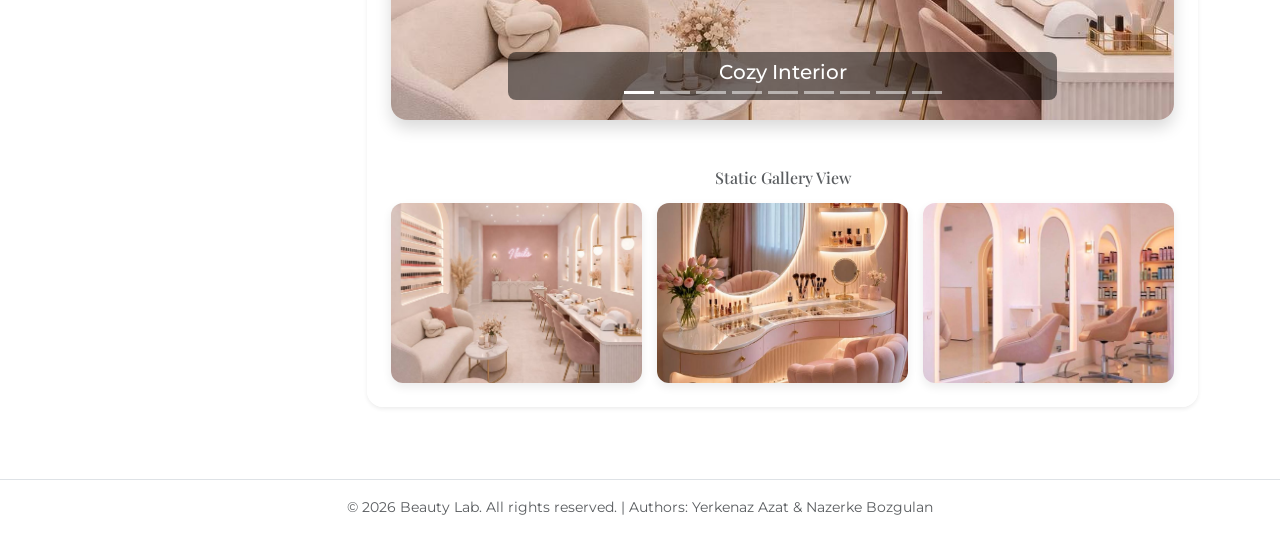
==== commit 0bb88cd5: "Add profile to menu" ====
--- a/about.html
+++ b/about.html
@@ -27,6 +27,7 @@
                         <li class="nav-item"><a class="nav-link active px-3 fw-semibold" href="about.html">About Us</a></li>
                         <li class="nav-item"><a class="nav-link px-3 fw-semibold" href="contact.html">Contact</a></li>
                         <li class="nav-item"><a class="nav-link px-3 fw-semibold" href="signup.html">Sign Up</a></li>
+                        <li class="nav-item"><a class="nav-link px-3 fw-semibold" href="profile.html">Profile</a></li>
                     </ul>
                 </div>
             </div>
